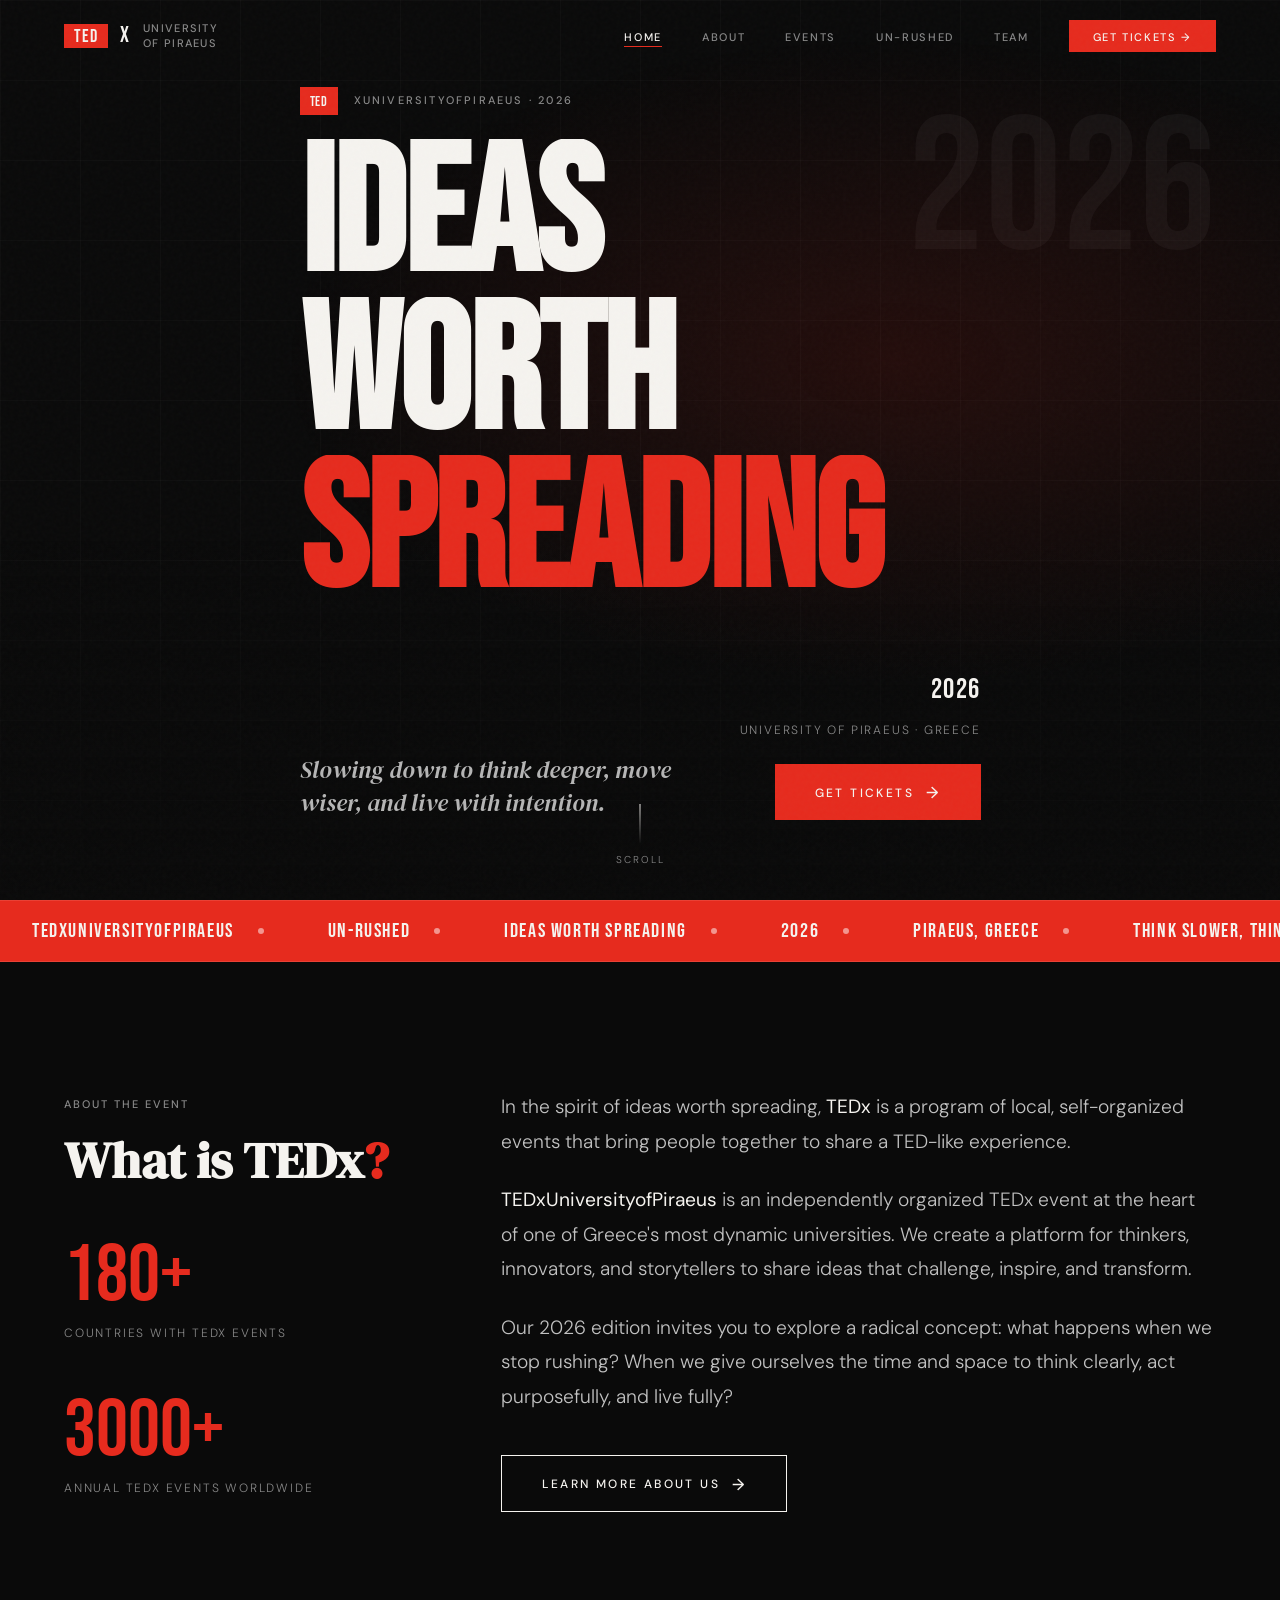
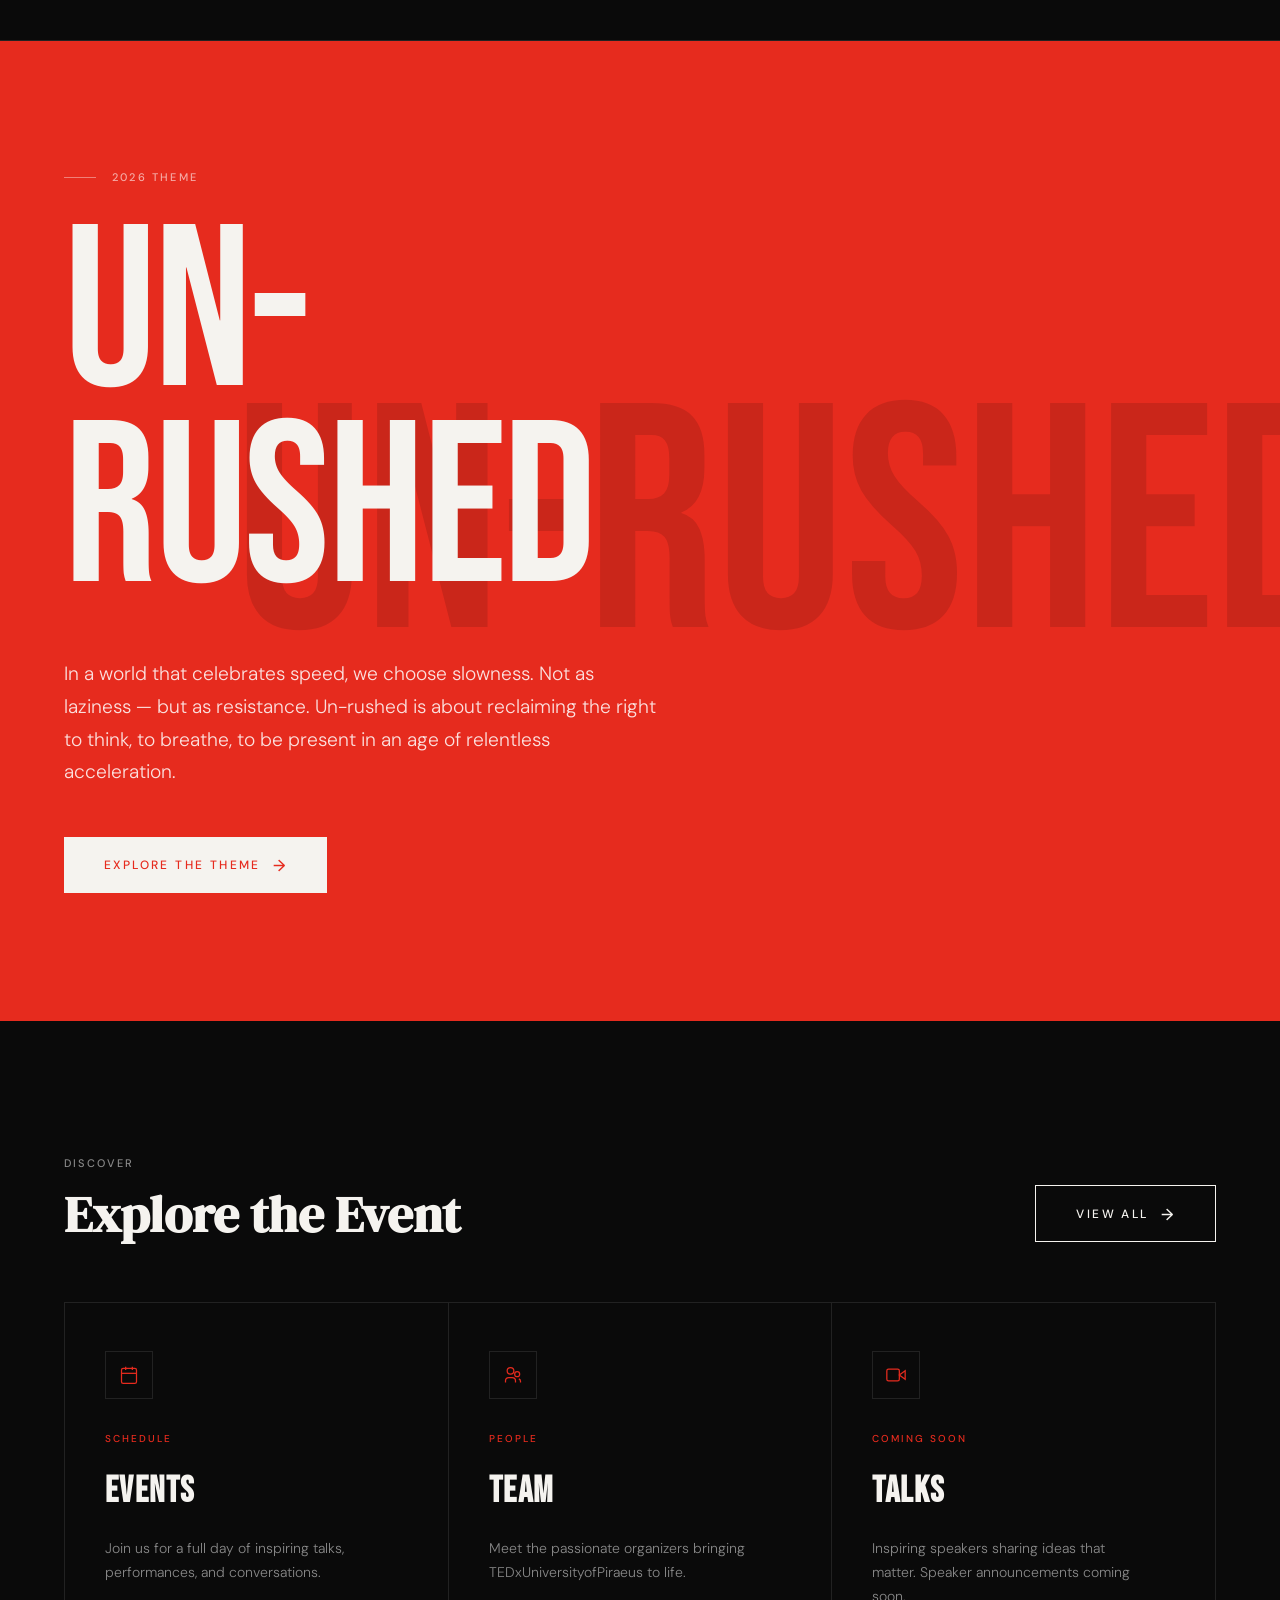
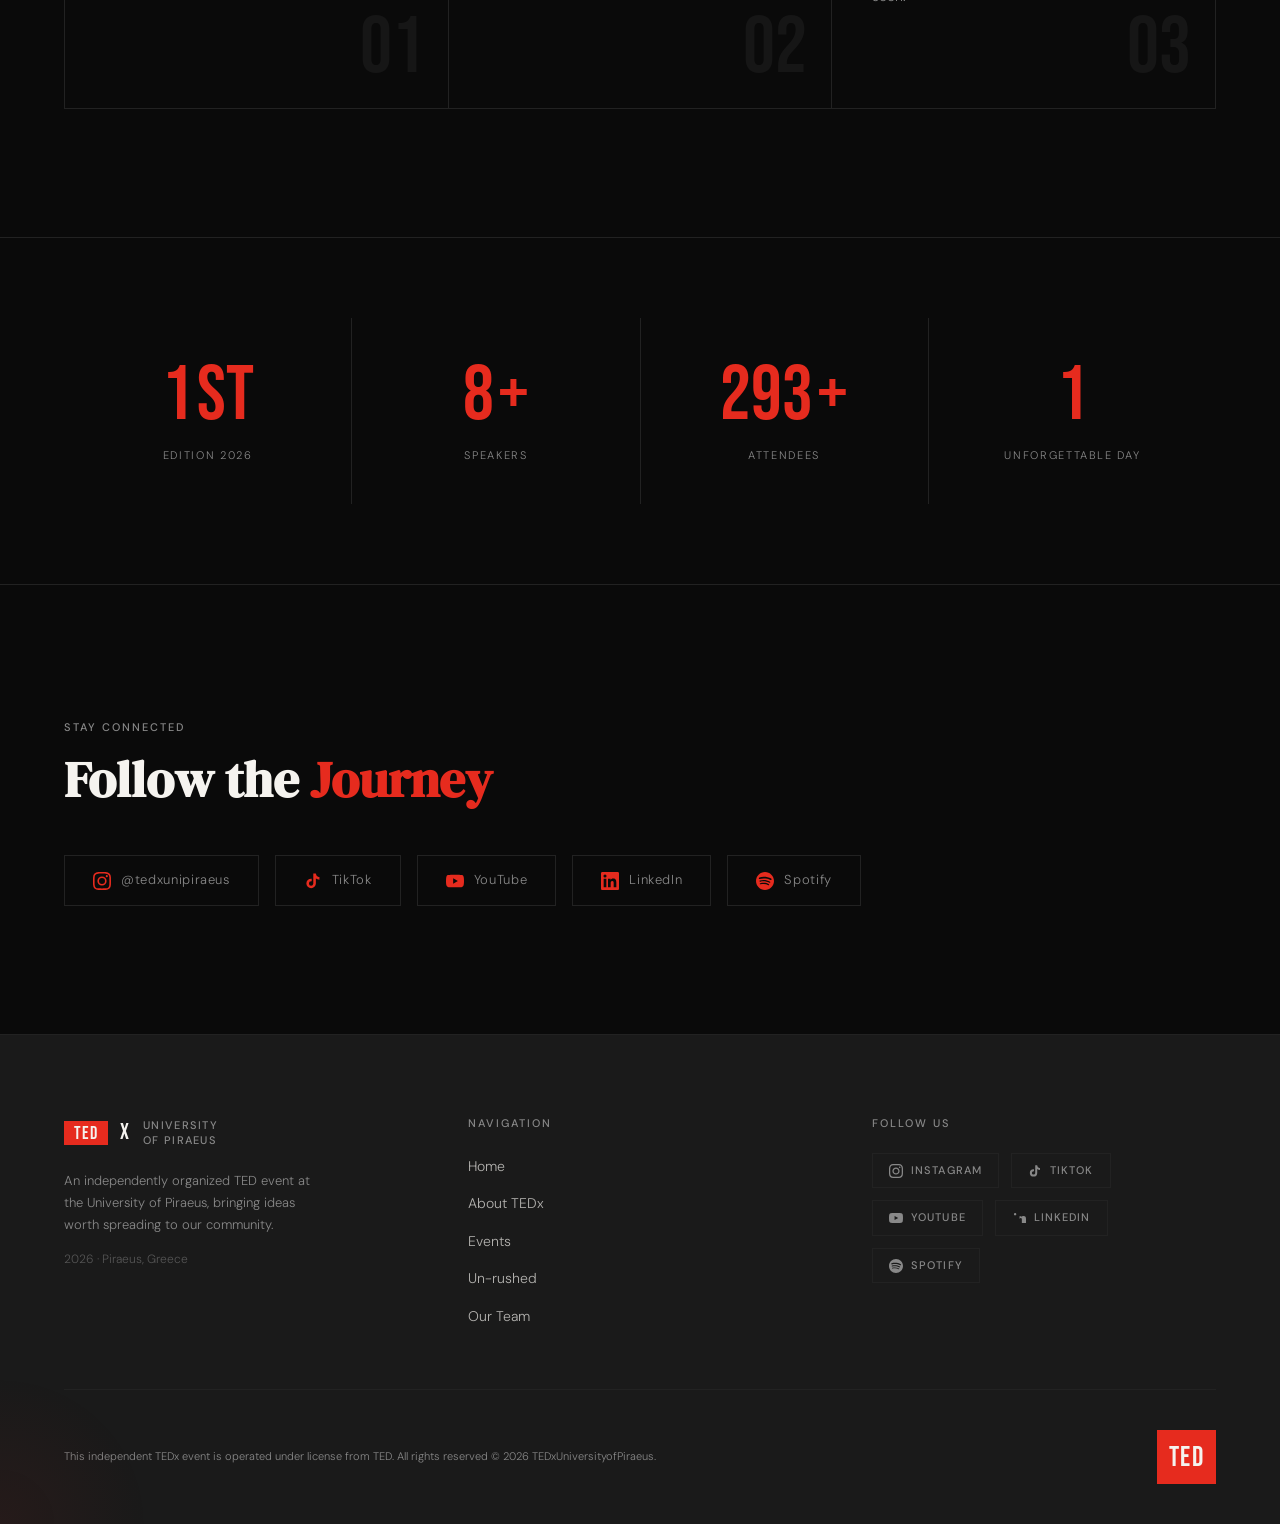
==== index.html @ 02e5111a "Add Files" ====
<!DOCTYPE html>
<html lang="en">
<head>
  <meta charset="UTF-8">
  <meta name="viewport" content="width=device-width, initial-scale=1.0">
  <title>TEDxUniversityofPiraeus 2026 — Un-rushed</title>
  <meta name="description" content="TEDxUniversityofPiraeus 2026 — Un-rushed. An independently organized TED event at the University of Piraeus, Greece.">
  <link rel="stylesheet" href="css/style.css">
  <style>
    /* ── HERO ── */
    .hero {
      min-height: 100vh;
      display: flex;
      flex-direction: column;
      justify-content: flex-end;
      padding-top: var(--nav-height);
      padding-bottom: 80px;
      position: relative;
      overflow: hidden;
    }
    .hero-grid-lines {
      position: absolute; inset: 0; z-index: 0;
      background-image:
        linear-gradient(rgba(255,255,255,0.02) 1px, transparent 1px),
        linear-gradient(90deg, rgba(255,255,255,0.02) 1px, transparent 1px);
      background-size: 80px 80px;
    }
    .hero-bg {
      position: absolute; inset: 0; z-index: 1;
      background:
        radial-gradient(ellipse 80% 60% at 70% 40%, rgba(230,43,30,0.12) 0%, transparent 60%),
        linear-gradient(to bottom, rgba(0,0,0,0) 60%, rgba(10,10,10,1) 100%);
    }
    .hero-year {
      position: absolute;
      top: calc(var(--nav-height) + 24px);
      right: var(--gutter);
      z-index: 1;
      font-family: var(--font-display);
      font-size: clamp(80px, 15vw, 200px);
      color: rgba(255,255,255,0.04);
      line-height: 1;
      pointer-events: none;
    }
    .hero-content { position: relative; z-index: 2; }
    .hero-eyebrow { display: flex; align-items: center; gap: 16px; margin-bottom: 24px; }
    .hero-eyebrow-badge {
      background: var(--red); color: var(--white);
      font-family: var(--font-display);
      font-size: 14px; padding: 4px 10px 2px; letter-spacing: 0.05em;
    }
    .hero-eyebrow-text {
      font-size: 11px; font-weight: 500; letter-spacing: 0.2em;
      text-transform: uppercase; color: var(--gray-light);
    }
    .hero-title-line { display: block; overflow: hidden; }
    .hero-title-inner {
      display: block; transform: translateY(100%);
      animation: slideUp 0.9s var(--ease-out) forwards;
    }
    .hero-title-inner.d1 { animation-delay: 0.1s; }
    .hero-title-inner.d2 { animation-delay: 0.2s; }
    .hero-title-inner.d3 { animation-delay: 0.3s; }
    .hero-bottom {
      display: flex; justify-content: space-between; align-items: flex-end;
      margin-top: 56px; gap: 40px; flex-wrap: wrap;
    }
    .hero-tagline {
      font-family: var(--font-serif); font-style: italic;
      font-size: clamp(16px, 2vw, 24px);
      color: rgba(255,255,255,0.7); max-width: 400px; line-height: 1.4;
    }
    .hero-meta {
      display: flex; flex-direction: column; align-items: flex-end;
      gap: 8px; text-align: right;
    }
    .hero-meta-date { font-family: var(--font-display); font-size: 28px; letter-spacing: 0.05em; }
    .hero-meta-location {
      font-size: 12px; letter-spacing: 0.15em; text-transform: uppercase; color: var(--gray-light);
    }
    .hero-scroll {
      position: absolute; bottom: 32px; left: 50%; transform: translateX(-50%);
      display: flex; flex-direction: column; align-items: center; gap: 8px; z-index: 2;
      opacity: 0; animation: fadeIn 1s ease 1s forwards;
    }
    .hero-scroll span { font-size: 10px; letter-spacing: 0.2em; text-transform: uppercase; color: var(--gray-light); }
    .scroll-line {
      width: 1px; height: 40px;
      background: linear-gradient(to bottom, var(--white), transparent);
      animation: scrollPulse 2s ease-in-out infinite;
    }

    /* ── INTRO ── */
    .intro-inner {
      display: grid; grid-template-columns: 1fr 2fr; gap: 80px; align-items: start;
    }
    .intro-left { position: sticky; top: calc(var(--nav-height) + 40px); }
    .intro-stat { margin-top: 48px; }
    .intro-stat-number { font-family: var(--font-display); font-size: 80px; line-height: 1; color: var(--red); }
    .intro-stat-label {
      font-size: 12px; letter-spacing: 0.15em; text-transform: uppercase;
      color: var(--gray-light); margin-top: 8px;
    }
    .intro-right p {
      font-size: clamp(16px, 1.5vw, 22px); line-height: 1.8;
      color: rgba(255,255,255,0.75); margin-bottom: 24px;
    }
    .intro-right p strong { color: var(--white); font-weight: 400; }

    /* ── THEME ── */
    .theme-section {
      background: var(--red); padding: var(--section-pad) 0;
      position: relative; overflow: hidden;
    }
    .theme-bg-text {
      position: absolute; right: -5%; top: 50%; transform: translateY(-50%);
      font-family: var(--font-display); font-size: clamp(160px, 25vw, 400px);
      color: rgba(0,0,0,0.12); line-height: 1; pointer-events: none; white-space: nowrap;
    }
    .theme-content { position: relative; z-index: 1; }
    .theme-label {
      display: flex; align-items: center; gap: 16px;
      font-size: 11px; font-weight: 500; letter-spacing: 0.2em;
      text-transform: uppercase; color: rgba(255,255,255,0.6); margin-bottom: 32px;
    }
    .theme-label::before { content: ''; display: block; width: 32px; height: 1px; background: rgba(255,255,255,0.4); }
    .theme-title {
      font-family: var(--font-display); font-size: clamp(80px, 18vw, 280px);
      line-height: 0.85; color: var(--white); letter-spacing: -0.01em; margin-bottom: 48px;
    }
    .theme-desc {
      max-width: 600px; font-size: clamp(16px, 1.5vw, 20px);
      color: rgba(255,255,255,0.85); line-height: 1.7;
    }
    .theme-cta { margin-top: 48px; }

    /* ── PREVIEW CARDS ── */
    .preview-header {
      display: flex; justify-content: space-between; align-items: flex-end;
      margin-bottom: 60px; gap: 40px; flex-wrap: wrap;
    }
    .preview-cards {
      display: grid; grid-template-columns: repeat(3, 1fr); gap: 1px;
      background: var(--gray-line); border: 1px solid var(--gray-line);
    }
    .preview-card {
      background: var(--black); padding: 48px 40px; position: relative;
      overflow: hidden; transition: background 0.3s; cursor: pointer;
    }
    .preview-card:hover { background: var(--gray); }
    .preview-card-number {
      position: absolute; bottom: 20px; right: 24px;
      font-family: var(--font-display); font-size: 80px;
      color: rgba(255,255,255,0.05); line-height: 1;
    }
    .preview-card-icon {
      width: 48px; height: 48px; display: flex; align-items: center; justify-content: center;
      border: 1px solid var(--gray-line); margin-bottom: 32px; color: var(--red);
      transition: border-color 0.3s, background 0.3s;
    }
    .preview-card:hover .preview-card-icon { border-color: var(--red); background: rgba(230,43,30,0.1); }
    .preview-card-label {
      font-size: 10px; font-weight: 500; letter-spacing: 0.2em;
      text-transform: uppercase; color: var(--red); margin-bottom: 16px;
    }
    .preview-card h3 {
      font-family: var(--font-display); font-size: 36px;
      letter-spacing: 0.04em; text-transform: uppercase; margin-bottom: 16px;
    }
    .preview-card p { font-size: 14px; color: var(--gray-light); line-height: 1.7; max-width: 260px; }
    .preview-card-link {
      display: inline-flex; align-items: center; gap: 8px; margin-top: 32px;
      font-size: 11px; font-weight: 500; letter-spacing: 0.15em; text-transform: uppercase;
      color: var(--white); opacity: 0; transform: translateY(8px);
      transition: opacity 0.3s, transform 0.3s;
    }
    .preview-card:hover .preview-card-link { opacity: 1; transform: translateY(0); }

    /* ── STATS ── */
    .stats-strip { padding: 80px 0; border-bottom: 1px solid var(--gray-line); }
    .stats-grid { display: grid; grid-template-columns: repeat(4, 1fr); gap: 1px; background: var(--gray-line); }
    .stat-item { background: var(--black); padding: 40px 32px; text-align: center; }
    .stat-item-number {
      display: flex; align-items: baseline; justify-content: center; gap: 4px;
      font-family: var(--font-display); font-size: clamp(48px, 6vw, 80px);
      color: var(--white); line-height: 1;
    }
    .stat-item-number span { color: var(--red); }
    .stat-item-label {
      font-size: 11px; letter-spacing: 0.15em; text-transform: uppercase;
      color: var(--gray-light); margin-top: 12px;
    }

    /* ── SOCIAL ── */
    .social-grid { display: flex; gap: 16px; flex-wrap: wrap; margin-top: 48px; }
    .social-pill {
      display: inline-flex; align-items: center; gap: 10px; padding: 14px 28px;
      border: 1px solid var(--gray-line); font-size: 13px; letter-spacing: 0.05em;
      color: var(--gray-light); transition: all 0.3s;
    }
    .social-pill:hover { border-color: var(--red); color: var(--white); transform: translateY(-3px); }
    .social-pill svg { color: var(--red); }

    @media (max-width: 1024px) {
      .intro-inner { grid-template-columns: 1fr; gap: 48px; }
      .intro-left { position: static; }
      .preview-cards { grid-template-columns: 1fr; }
      .stats-grid { grid-template-columns: 1fr 1fr; }
    }
    @media (max-width: 768px) {
      .hero-meta { align-items: flex-start; text-align: left; }
      .hero-bottom { flex-direction: column; }
      .stats-grid { grid-template-columns: 1fr; }
    }
  </style>
</head>
<body>

<div id="nav-placeholder"></div>

<!-- HERO -->
<header class="hero">
  <div class="hero-grid-lines"></div>
  <div class="hero-bg"></div>
  <div class="hero-year">2026</div>

  <div class="container hero-content">
    <div class="hero-eyebrow anim-fade-up">
      <span class="hero-eyebrow-badge">TED</span>
      <span class="hero-eyebrow-text">xUniversityofPiraeus · 2026</span>
    </div>

    <h1>
      <span class="hero-title-line t-hero"><span class="hero-title-inner d1">Ideas</span></span>
      <span class="hero-title-line t-hero"><span class="hero-title-inner d2">Worth</span></span>
      <span class="hero-title-line t-hero text-red"><span class="hero-title-inner d3">Spreading</span></span>
    </h1>

    <div class="hero-bottom">
      <p class="hero-tagline anim-fade-up anim-delay-4">
        Slowing down to think deeper, move wiser, and live with intention.
      </p>
      <div class="hero-meta anim-fade-up anim-delay-5">
        <div class="hero-meta-date">2026</div>
        <div class="hero-meta-location">University of Piraeus · Greece</div>
        <a href="events.html" class="btn btn-primary btn-arrow" style="margin-top:16px;">Get Tickets</a>
      </div>
    </div>
  </div>

  <div class="hero-scroll">
    <div class="scroll-line"></div>
    <span>Scroll</span>
  </div>
</header>

<!-- TICKER -->
<div class="ticker">
  <div class="ticker-track">
    <span class="ticker-item">TEDxUniversityofPiraeus<span class="ticker-dot"></span></span>
    <span class="ticker-item">Un-rushed<span class="ticker-dot"></span></span>
    <span class="ticker-item">Ideas Worth Spreading<span class="ticker-dot"></span></span>
    <span class="ticker-item">2026<span class="ticker-dot"></span></span>
    <span class="ticker-item">Piraeus, Greece<span class="ticker-dot"></span></span>
    <span class="ticker-item">Think Slower, Think Deeper<span class="ticker-dot"></span></span>
  </div>
</div>

<!-- INTRO -->
<section class="section section--line">
  <div class="container">
    <div class="intro-inner">
      <div class="intro-left reveal">
        <span class="t-label">About the Event</span>
        <h2 class="t-heading" style="margin-top:16px;">What is TEDx<span class="text-red">?</span></h2>
        <div class="intro-stat">
          <div class="intro-stat-number"><span data-count="180">0</span>+</div>
          <div class="intro-stat-label">Countries with TEDx Events</div>
        </div>
        <div class="intro-stat">
          <div class="intro-stat-number"><span data-count="3000">0</span>+</div>
          <div class="intro-stat-label">Annual TEDx Events Worldwide</div>
        </div>
      </div>

      <div class="intro-right">
        <p class="reveal">In the spirit of ideas worth spreading, <strong>TEDx</strong> is a program of local, self-organized events that bring people together to share a TED-like experience.</p>
        <p class="reveal"><strong>TEDxUniversityofPiraeus</strong> is an independently organized TEDx event at the heart of one of Greece's most dynamic universities. We create a platform for thinkers, innovators, and storytellers to share ideas that challenge, inspire, and transform.</p>
        <p class="reveal">Our 2026 edition invites you to explore a radical concept: what happens when we stop rushing? When we give ourselves the time and space to think clearly, act purposefully, and live fully?</p>
        <div class="reveal" style="margin-top:40px;">
          <a href="about.html" class="btn btn-outline btn-arrow">Learn More About Us</a>
        </div>
      </div>
    </div>
  </div>
</section>

<!-- THEME -->
<section class="theme-section">
  <div class="theme-bg-text">UN-RUSHED</div>
  <div class="container theme-content">
    <div class="theme-label reveal">2026 Theme</div>
    <div class="theme-title reveal">Un-<br>rushed</div>
    <p class="theme-desc reveal">In a world that celebrates speed, we choose slowness. Not as laziness — but as resistance. Un-rushed is about reclaiming the right to think, to breathe, to be present in an age of relentless acceleration.</p>
    <div class="theme-cta reveal">
      <a href="unrushed.html" class="btn btn-white btn-arrow">Explore the Theme</a>
    </div>
  </div>
</section>

<!-- PREVIEW -->
<section class="section section--line">
  <div class="container">
    <div class="preview-header">
      <div>
        <span class="t-label">Discover</span>
        <h2 class="t-heading reveal" style="margin-top:12px;">Explore the Event</h2>
      </div>
      <a href="events.html" class="btn btn-outline btn-arrow reveal">View All</a>
    </div>

    <div class="preview-cards stagger-group">
      <a href="events.html" class="preview-card reveal">
        <div class="preview-card-icon">
          <svg width="20" height="20" viewBox="0 0 24 24" fill="none" stroke="currentColor" stroke-width="1.5"><rect x="3" y="4" width="18" height="18" rx="2"/><line x1="16" y1="2" x2="16" y2="6"/><line x1="8" y1="2" x2="8" y2="6"/><line x1="3" y1="10" x2="21" y2="10"/></svg>
        </div>
        <div class="preview-card-label">Schedule</div>
        <h3>Events</h3>
        <p>Join us for a full day of inspiring talks, performances, and conversations.</p>
        <span class="preview-card-link">View Events →</span>
        <div class="preview-card-number">01</div>
      </a>

      <a href="team.html" class="preview-card reveal">
        <div class="preview-card-icon">
          <svg width="20" height="20" viewBox="0 0 24 24" fill="none" stroke="currentColor" stroke-width="1.5"><circle cx="9" cy="7" r="4"/><path d="M3 21v-2a4 4 0 014-4h4a4 4 0 014 4v2"/><circle cx="17" cy="11" r="3"/><path d="M21 21v-1.5a3 3 0 00-2-2.83"/></svg>
        </div>
        <div class="preview-card-label">People</div>
        <h3>Team</h3>
        <p>Meet the passionate organizers bringing TEDxUniversityofPiraeus to life.</p>
        <span class="preview-card-link">Meet the Team →</span>
        <div class="preview-card-number">02</div>
      </a>

      <a href="events.html" class="preview-card reveal">
        <div class="preview-card-icon">
          <svg width="20" height="20" viewBox="0 0 24 24" fill="none" stroke="currentColor" stroke-width="1.5"><polygon points="23 7 16 12 23 17 23 7"/><rect x="1" y="5" width="15" height="14" rx="2"/></svg>
        </div>
        <div class="preview-card-label">Coming Soon</div>
        <h3>Talks</h3>
        <p>Inspiring speakers sharing ideas that matter. Speaker announcements coming soon.</p>
        <span class="preview-card-link">Stay Tuned →</span>
        <div class="preview-card-number">03</div>
      </a>
    </div>
  </div>
</section>

<!-- STATS -->
<div class="stats-strip">
  <div class="container">
    <div class="stats-grid stagger-group">
      <div class="stat-item reveal">
        <div class="stat-item-number"><span data-count="1">0</span><span>st</span></div>
        <div class="stat-item-label">Edition 2026</div>
      </div>
      <div class="stat-item reveal">
        <div class="stat-item-number"><span data-count="8">0</span><span>+</span></div>
        <div class="stat-item-label">Speakers</div>
      </div>
      <div class="stat-item reveal">
        <div class="stat-item-number"><span data-count="300">0</span><span>+</span></div>
        <div class="stat-item-label">Attendees</div>
      </div>
      <div class="stat-item reveal">
        <div class="stat-item-number"><span data-count="1">0</span></div>
        <div class="stat-item-label">Unforgettable Day</div>
      </div>
    </div>
  </div>
</div>

<!-- SOCIAL -->
<section class="section">
  <div class="container">
    <div class="reveal">
      <span class="t-label">Stay Connected</span>
      <h2 class="t-heading" style="margin-top:12px;max-width:500px;">Follow the <span class="text-red">Journey</span></h2>
    </div>
    <div class="social-grid reveal">
      <a href="#" class="social-pill" target="_blank" rel="noopener">
        <svg width="18" height="18" viewBox="0 0 24 24" fill="currentColor"><path d="M12 2.163c3.204 0 3.584.012 4.85.07 3.252.148 4.771 1.691 4.919 4.919.058 1.265.069 1.645.069 4.849 0 3.205-.012 3.584-.069 4.849-.149 3.225-1.664 4.771-4.919 4.919-1.266.058-1.644.07-4.85.07-3.204 0-3.584-.012-4.849-.07-3.26-.149-4.771-1.699-4.919-4.92-.058-1.265-.07-1.644-.07-4.849 0-3.204.013-3.583.07-4.849.149-3.227 1.664-4.771 4.919-4.919 1.266-.057 1.645-.069 4.849-.069zm0-2.163c-3.259 0-3.667.014-4.947.072-4.358.2-6.78 2.618-6.98 6.98-.059 1.281-.073 1.689-.073 4.948 0 3.259.014 3.668.072 4.948.2 4.358 2.618 6.78 6.98 6.98 1.281.058 1.689.072 4.948.072 3.259 0 3.668-.014 4.948-.072 4.354-.2 6.782-2.618 6.979-6.98.059-1.28.073-1.689.073-4.948 0-3.259-.014-3.667-.072-4.947-.196-4.354-2.617-6.78-6.979-6.98-1.281-.059-1.69-.073-4.949-.073zm0 5.838a6.162 6.162 0 100 12.324 6.162 6.162 0 000-12.324zm0 10.162a4 4 0 110-8 4 4 0 010 8zm6.406-11.845a1.44 1.44 0 100 2.881 1.44 1.44 0 000-2.881z"/></svg>
        @tedxunipiraeus
      </a>
      <a href="#" class="social-pill" target="_blank" rel="noopener">
        <svg width="18" height="18" viewBox="0 0 24 24" fill="currentColor"><path d="M19.59 6.69a4.83 4.83 0 01-3.77-4.25V2h-3.45v13.67a2.89 2.89 0 01-2.88 2.5 2.89 2.89 0 01-2.89-2.89 2.89 2.89 0 012.89-2.89c.28 0 .54.04.79.1V9.01a6.32 6.32 0 00-.79-.05 6.34 6.34 0 00-6.34 6.34 6.34 6.34 0 006.34 6.34 6.34 6.34 0 006.33-6.34V8.69a8.17 8.17 0 004.77 1.53V6.75a4.85 4.85 0 01-1-.06z"/></svg>
        TikTok
      </a>
      <a href="#" class="social-pill" target="_blank" rel="noopener">
        <svg width="18" height="18" viewBox="0 0 24 24" fill="currentColor"><path d="M23.498 6.186a3.016 3.016 0 00-2.122-2.136C19.505 3.545 12 3.545 12 3.545s-7.505 0-9.377.505A3.017 3.017 0 00.502 6.186C0 8.07 0 12 0 12s0 3.93.502 5.814a3.016 3.016 0 002.122 2.136c1.871.505 9.376.505 9.376.505s7.505 0 9.377-.505a3.015 3.015 0 002.122-2.136C24 15.93 24 12 24 12s0-3.93-.502-5.814zM9.545 15.568V8.432L15.818 12l-6.273 3.568z"/></svg>
        YouTube
      </a>
      <a href="#" class="social-pill" target="_blank" rel="noopener">
        <svg width="18" height="18" viewBox="0 0 24 24" fill="currentColor"><path d="M20.447 20.452h-3.554v-5.569c0-1.328-.027-3.037-1.852-3.037-1.853 0-2.136 1.445-2.136 2.939v5.667H9.351V9h3.414v1.561h.046c.477-.9 1.637-1.85 3.37-1.85 3.601 0 4.267 2.37 4.267 5.455v6.286zM5.337 7.433a2.062 2.062 0 11.001-4.124 2.062 2.062 0 01-.001 4.124zm1.782 13.019H3.555V9h3.564v11.452zM22.225 0H1.771C.792 0 0 .774 0 1.729v20.542C0 23.227.792 24 1.771 24h20.451C23.2 24 24 23.227 24 22.271V1.729C24 .774 23.2 0 22.222 0h.003z"/></svg>
        LinkedIn
      </a>
      <a href="#" class="social-pill" target="_blank" rel="noopener">
        <svg width="18" height="18" viewBox="0 0 24 24" fill="currentColor"><path d="M12 0C5.4 0 0 5.4 0 12s5.4 12 12 12 12-5.4 12-12S18.66 0 12 0zm5.521 17.34c-.24.359-.66.48-1.021.24-2.82-1.74-6.36-2.101-10.561-1.141-.418.122-.779-.179-.899-.539-.12-.421.18-.78.54-.9 4.56-1.021 8.52-.6 11.64 1.32.42.18.479.659.301 1.02zm1.44-3.3c-.301.42-.841.6-1.262.3-3.239-1.98-8.159-2.58-11.939-1.38-.479.12-1.02-.12-1.14-.6-.12-.48.12-1.021.6-1.141C9.6 9.9 15 10.561 18.72 12.84c.361.181.54.78.241 1.2zm.12-3.36C15.24 8.4 8.82 8.16 5.16 9.301c-.6.179-1.2-.181-1.38-.721-.18-.601.18-1.2.72-1.381 4.26-1.26 11.28-1.02 15.721 1.621.539.3.719 1.02.419 1.56-.299.421-1.02.599-1.559.3z"/></svg>
        Spotify
      </a>
    </div>
  </div>
</section>

<div id="footer-placeholder"></div>

<script src="js/components.js"></script>
<script src="js/main.js"></script>
</body>
</html>
---- css/style.css ----
/* =========================================================
   TEDxUniversityofPiraeus 2026 — "Un-rushed"
   Global Design System
   ========================================================= */

@import url('https://fonts.googleapis.com/css2?family=Bebas+Neue&family=DM+Serif+Display:ital@0;1&family=DM+Sans:ital,opsz,wght@0,9..40,300;0,9..40,400;0,9..40,500;1,9..40,300&display=swap');

/* ---------------------------------------------------------
   1. TOKENS
   --------------------------------------------------------- */
:root {
  /* Brand */
  --red:        #E62B1E;
  --red-dark:   #C0241A;
  --black:      #0A0A0A;
  --white:      #F5F3EF;
  --gray:       #1A1A1A;
  --gray-mid:   #2E2E2E;
  --gray-light: #888888;
  --gray-line:  #222222;
  --accent-blue:#4A9EFF;

  /* Type */
  --font-display: 'Bebas Neue', sans-serif;
  --font-serif:   'DM Serif Display', serif;
  --font-body:    'DM Sans', sans-serif;

  /* Layout */
  --nav-height:  72px;
  --max-width:   1400px;
  --section-pad: clamp(80px, 10vw, 160px);
  --gutter:      clamp(20px, 5vw, 80px);

  /* Motion */
  --ease-out: cubic-bezier(0.16, 1, 0.3, 1);
}

/* ---------------------------------------------------------
   2. RESET
   --------------------------------------------------------- */
*, *::before, *::after {
  box-sizing: border-box;
  margin: 0;
  padding: 0;
}

html {
  scroll-behavior: smooth;
  font-size: 16px;
  -webkit-text-size-adjust: 100%;
}

body {
  background: var(--black);
  color: var(--white);
  font-family: var(--font-body);
  font-weight: 300;
  line-height: 1.6;
  overflow-x: hidden;
}

a   { color: inherit; text-decoration: none; }
img { max-width: 100%; display: block; }
ul  { list-style: none; }
button { font-family: inherit; }

::selection { background: var(--red); color: var(--white); }

/* Scrollbar */
::-webkit-scrollbar       { width: 4px; }
::-webkit-scrollbar-track { background: var(--black); }
::-webkit-scrollbar-thumb { background: var(--red); }

/* Film-grain overlay */
body::after {
  content: '';
  position: fixed;
  inset: 0;
  background-image: url("data:image/svg+xml,%3Csvg viewBox='0 0 256 256' xmlns='http://www.w3.org/2000/svg'%3E%3Cfilter id='n'%3E%3CfeTurbulence type='fractalNoise' baseFrequency='0.9' numOctaves='4' stitchTiles='stitch'/%3E%3C/filter%3E%3Crect width='100%25' height='100%25' filter='url(%23n)'/%3E%3C/svg%3E");
  opacity: 0.025;
  pointer-events: none;
  z-index: 9999;
}

/* ---------------------------------------------------------
   3. TYPOGRAPHY SCALE
   --------------------------------------------------------- */
.t-hero {
  font-family: var(--font-display);
  font-size: clamp(72px, 14vw, 220px);
  line-height: 0.88;
  letter-spacing: -0.01em;
  text-transform: uppercase;
}

.t-title {
  font-family: var(--font-display);
  font-size: clamp(40px, 6vw, 100px);
  line-height: 0.9;
  letter-spacing: 0.02em;
  text-transform: uppercase;
}

.t-heading {
  font-family: var(--font-serif);
  font-size: clamp(28px, 4vw, 56px);
  line-height: 1.1;
}

.t-subheading {
  font-family: var(--font-serif);
  font-style: italic;
  font-size: clamp(20px, 2.5vw, 32px);
  line-height: 1.3;
}

.t-label {
  font-family: var(--font-body);
  font-size: 11px;
  font-weight: 500;
  letter-spacing: 0.18em;
  text-transform: uppercase;
  color: var(--gray-light);
}

.t-body {
  font-family: var(--font-body);
  font-size: clamp(15px, 1.2vw, 18px);
  line-height: 1.75;
  font-weight: 300;
}

.text-red { color: var(--red); }

/* ---------------------------------------------------------
   4. LAYOUT UTILITIES
   --------------------------------------------------------- */
.container {
  max-width: var(--max-width);
  margin: 0 auto;
  padding: 0 var(--gutter);
}

.section       { padding: var(--section-pad) 0; }
.section--line { border-bottom: 1px solid var(--gray-line); }

.grid-2 { display: grid; grid-template-columns: 1fr 1fr; gap: 40px; }
.grid-3 { display: grid; grid-template-columns: repeat(3, 1fr); gap: 24px; }

.flex-between {
  display: flex;
  justify-content: space-between;
  align-items: center;
}

.divider  { width: 100%; height: 1px; background: var(--gray-line); }
.red-line { display: block; width: 48px; height: 3px; background: var(--red); margin-bottom: 24px; }

/* ---------------------------------------------------------
   5. NAVBAR
   --------------------------------------------------------- */
.navbar {
  position: fixed;
  inset: 0 0 auto 0;
  z-index: 1000;
  height: var(--nav-height);
  display: flex;
  align-items: center;
  justify-content: space-between;
  padding: 0 var(--gutter);
  border-bottom: 1px solid transparent;
  transition: background 0.4s ease, border-color 0.4s ease;
}

.navbar.scrolled {
  background: rgba(10, 10, 10, 0.95);
  backdrop-filter: blur(12px);
  -webkit-backdrop-filter: blur(12px);
  border-color: var(--gray-line);
}

.nav-logo { display: flex; align-items: center; gap: 12px; }

.nav-logo-ted {
  background: var(--red);
  color: var(--white);
  font-family: var(--font-display);
  font-size: 18px;
  letter-spacing: 0.05em;
  padding: 4px 10px 2px;
  line-height: 1;
}

.nav-logo-x {
  font-family: var(--font-display);
  font-size: 22px;
  color: var(--white);
  letter-spacing: 0.1em;
}

.nav-logo-name {
  font-family: var(--font-body);
  font-size: 11px;
  font-weight: 500;
  letter-spacing: 0.12em;
  text-transform: uppercase;
  color: var(--gray-light);
  line-height: 1.3;
  max-width: 120px;
}

.nav-links { display: flex; align-items: center; gap: 40px; }

.nav-links a {
  position: relative;
  font-size: 11px;
  font-weight: 500;
  letter-spacing: 0.15em;
  text-transform: uppercase;
  color: var(--gray-light);
  transition: color 0.2s;
}

.nav-links a::after {
  content: '';
  position: absolute;
  left: 0;
  bottom: -3px;
  width: 0;
  height: 1px;
  background: var(--red);
  transition: width 0.3s ease;
}

.nav-links a:hover,
.nav-links a.active { color: var(--white); }

.nav-links a:hover::after,
.nav-links a.active::after { width: 100%; }

.nav-cta {
  background: var(--red);
  color: var(--white) !important;
  padding: 10px 24px 8px !important;
  font-size: 11px;
  letter-spacing: 0.15em;
  text-transform: uppercase;
  font-weight: 500;
  transition: background 0.2s !important;
}
.nav-cta::after  { display: none !important; }
.nav-cta:hover   { background: var(--red-dark); color: var(--white) !important; }

/* Hamburger */
.nav-hamburger {
  display: none;
  flex-direction: column;
  gap: 5px;
  padding: 8px;
  background: none;
  border: none;
  cursor: pointer;
}
.nav-hamburger span {
  display: block;
  width: 24px;
  height: 1.5px;
  background: var(--white);
  transition: all 0.3s ease;
}
.nav-hamburger.open span:nth-child(1) { transform: translateY(6.5px) rotate(45deg); }
.nav-hamburger.open span:nth-child(2) { opacity: 0; }
.nav-hamburger.open span:nth-child(3) { transform: translateY(-6.5px) rotate(-45deg); }

/* Mobile menu */
.nav-mobile {
  display: none;
  position: fixed;
  inset: var(--nav-height) 0 0 0;
  background: var(--black);
  z-index: 999;
  padding: 60px var(--gutter);
  flex-direction: column;
  gap: 32px;
  opacity: 0;
  pointer-events: none;
  transition: opacity 0.3s ease;
}
.nav-mobile.open { display: flex; opacity: 1; pointer-events: all; }
.nav-mobile a {
  font-family: var(--font-display);
  font-size: clamp(48px, 10vw, 80px);
  letter-spacing: 0.04em;
  text-transform: uppercase;
  color: var(--white);
  line-height: 1;
  transition: color 0.2s;
}
.nav-mobile a:hover { color: var(--red); }

/* ---------------------------------------------------------
   6. BUTTONS
   --------------------------------------------------------- */
.btn {
  display: inline-flex;
  align-items: center;
  gap: 12px;
  padding: 16px 40px 14px;
  font-family: var(--font-body);
  font-size: 12px;
  font-weight: 500;
  letter-spacing: 0.2em;
  text-transform: uppercase;
  cursor: pointer;
  border: none;
  transition: all 0.3s ease;
}

.btn-primary { background: var(--red); color: var(--white); }
.btn-primary:hover { background: var(--red-dark); transform: translateY(-2px); }

.btn-outline { background: transparent; color: var(--white); border: 1px solid var(--white); }
.btn-outline:hover { background: var(--white); color: var(--black); transform: translateY(-2px); }

.btn-white { background: var(--white); color: var(--red); }
.btn-white:hover { background: var(--black); color: var(--white); transform: translateY(-2px); }

.btn-arrow::after { content: '→'; font-size: 16px; transition: transform 0.2s; }
.btn-arrow:hover::after { transform: translateX(4px); }

/* ---------------------------------------------------------
   7. SECTION LABEL
   --------------------------------------------------------- */
.section-label {
  display: flex;
  align-items: center;
  gap: 16px;
  margin-bottom: 48px;
}
.section-label::before {
  content: '';
  display: block;
  width: 32px;
  height: 2px;
  background: var(--red);
}

/* ---------------------------------------------------------
   8. CARDS
   --------------------------------------------------------- */
.card {
  border: 1px solid var(--gray-line);
  padding: 40px 32px;
  position: relative;
  overflow: hidden;
  transition: border-color 0.3s ease, transform 0.3s ease;
}
.card::before {
  content: '';
  position: absolute;
  top: 0; left: 0;
  width: 3px; height: 0;
  background: var(--red);
  transition: height 0.4s ease;
}
.card:hover { border-color: var(--gray-mid); transform: translateY(-4px); }
.card:hover::before { height: 100%; }

/* ---------------------------------------------------------
   9. PAGE HERO (inner pages)
   --------------------------------------------------------- */
.page-hero {
  padding-top: calc(var(--nav-height) + 100px);
  padding-bottom: 100px;
  border-bottom: 1px solid var(--gray-line);
  position: relative;
  overflow: hidden;
}

.page-hero__bg {
  position: absolute;
  right: -3%;
  top: 50%;
  transform: translateY(-50%);
  font-family: var(--font-display);
  font-size: clamp(120px, 22vw, 360px);
  color: rgba(255, 255, 255, 0.03);
  line-height: 1;
  white-space: nowrap;
  pointer-events: none;
  user-select: none;
}

/* ---------------------------------------------------------
   10. TICKER
   --------------------------------------------------------- */
.ticker {
  background: var(--red);
  overflow: hidden;
  padding: 14px 0;
  border-top: 1px solid rgba(255, 255, 255, 0.1);
  border-bottom: 1px solid rgba(255, 255, 255, 0.1);
}
.ticker-track {
  display: flex;
  white-space: nowrap;
  animation: tickerScroll 20s linear infinite;
}
.ticker-item {
  display: flex;
  align-items: center;
  gap: 24px;
  padding: 0 32px;
  font-family: var(--font-display);
  font-size: 20px;
  letter-spacing: 0.08em;
  text-transform: uppercase;
  color: var(--white);
}
.ticker-dot {
  width: 6px; height: 6px;
  border-radius: 50%;
  background: rgba(255, 255, 255, 0.5);
  flex-shrink: 0;
}

/* ---------------------------------------------------------
   11. FOOTER
   --------------------------------------------------------- */
.footer {
  background: var(--gray);
  border-top: 1px solid var(--gray-line);
  padding: 80px 0 40px;
}
.footer-top {
  display: grid;
  grid-template-columns: 1fr 1fr 1fr;
  gap: 60px;
  padding-bottom: 60px;
  border-bottom: 1px solid var(--gray-line);
  margin-bottom: 40px;
}
.footer-brand p {
  font-size: 13px;
  color: var(--gray-light);
  line-height: 1.7;
  max-width: 260px;
}
.footer-nav h4,
.footer-social h4 {
  font-size: 11px;
  font-weight: 500;
  letter-spacing: 0.18em;
  text-transform: uppercase;
  color: var(--gray-light);
  margin-bottom: 20px;
}
.footer-nav ul { display: flex; flex-direction: column; gap: 12px; }
.footer-nav ul a {
  font-size: 14px;
  color: var(--white);
  opacity: 0.7;
  transition: opacity 0.2s, color 0.2s;
}
.footer-nav ul a:hover { opacity: 1; color: var(--red); }

.social-links { display: flex; flex-wrap: wrap; gap: 12px; }
.social-link {
  display: flex;
  align-items: center;
  gap: 8px;
  padding: 8px 16px;
  border: 1px solid var(--gray-line);
  font-size: 11px;
  font-weight: 500;
  letter-spacing: 0.1em;
  text-transform: uppercase;
  color: var(--gray-light);
  transition: all 0.2s;
}
.social-link:hover {
  border-color: var(--red);
  color: var(--white);
  background: rgba(230, 43, 30, 0.1);
}

.footer-bottom {
  display: flex;
  justify-content: space-between;
  align-items: center;
  gap: 20px;
  flex-wrap: wrap;
}
.footer-copy {
  font-size: 11px;
  color: var(--gray-light);
  line-height: 1.6;
  max-width: 600px;
}
.footer-ted-badge {
  background: var(--red);
  color: var(--white);
  font-family: var(--font-display);
  font-size: 28px;
  padding: 6px 12px 4px;
  letter-spacing: 0.05em;
  flex-shrink: 0;
}

/* ---------------------------------------------------------
   12. ANIMATIONS
   --------------------------------------------------------- */
@keyframes fadeUp       { from { opacity: 0; transform: translateY(30px); } to { opacity: 1; transform: translateY(0); } }
@keyframes fadeIn       { from { opacity: 0; } to { opacity: 1; } }
@keyframes slideUp      { to { transform: translateY(0); } }
@keyframes tickerScroll { from { transform: translateX(0); } to { transform: translateX(-50%); } }
@keyframes scrollPulse  { 0%,100% { opacity: 0.3; transform: scaleY(1); } 50% { opacity: 1; transform: scaleY(1.2); } }
@keyframes breathe      { 0%,100% { transform: translate(-50%, -50%) scale(1); } 50% { transform: translate(-50%, -50%) scale(1.03); } }

.anim-fade-up { opacity: 0; animation: fadeUp 0.8s ease forwards; }
.anim-delay-1 { animation-delay: 0.1s; }
.anim-delay-2 { animation-delay: 0.2s; }
.anim-delay-3 { animation-delay: 0.3s; }
.anim-delay-4 { animation-delay: 0.4s; }
.anim-delay-5 { animation-delay: 0.5s; }
.anim-delay-6 { animation-delay: 0.6s; }
.anim-delay-7 { animation-delay: 0.7s; }

/* Scroll reveal */
.reveal {
  opacity: 0;
  transform: translateY(40px);
  transition: opacity 0.7s ease, transform 0.7s ease;
}
.reveal.visible { opacity: 1; transform: translateY(0); }

@media (prefers-reduced-motion: reduce) {
  *, *::before, *::after {
    animation-duration: 0.001ms !important;
    animation-iteration-count: 1 !important;
    transition-duration: 0.001ms !important;
    scroll-behavior: auto !important;
  }
  .reveal { opacity: 1; transform: none; }
}

/* ---------------------------------------------------------
   13. RESPONSIVE
   --------------------------------------------------------- */
@media (max-width: 1024px) {
  .grid-3 { grid-template-columns: 1fr 1fr; }
  .footer-top { grid-template-columns: 1fr 1fr; }
  .footer-top > *:last-child { grid-column: 1 / -1; }
}

@media (max-width: 768px) {
  .grid-2, .grid-3 { grid-template-columns: 1fr; }
  .nav-links { display: none; }
  .nav-hamburger { display: flex; }
  .footer-top { grid-template-columns: 1fr; gap: 40px; }
  .footer-bottom { flex-direction: column; align-items: flex-start; gap: 16px; }
}
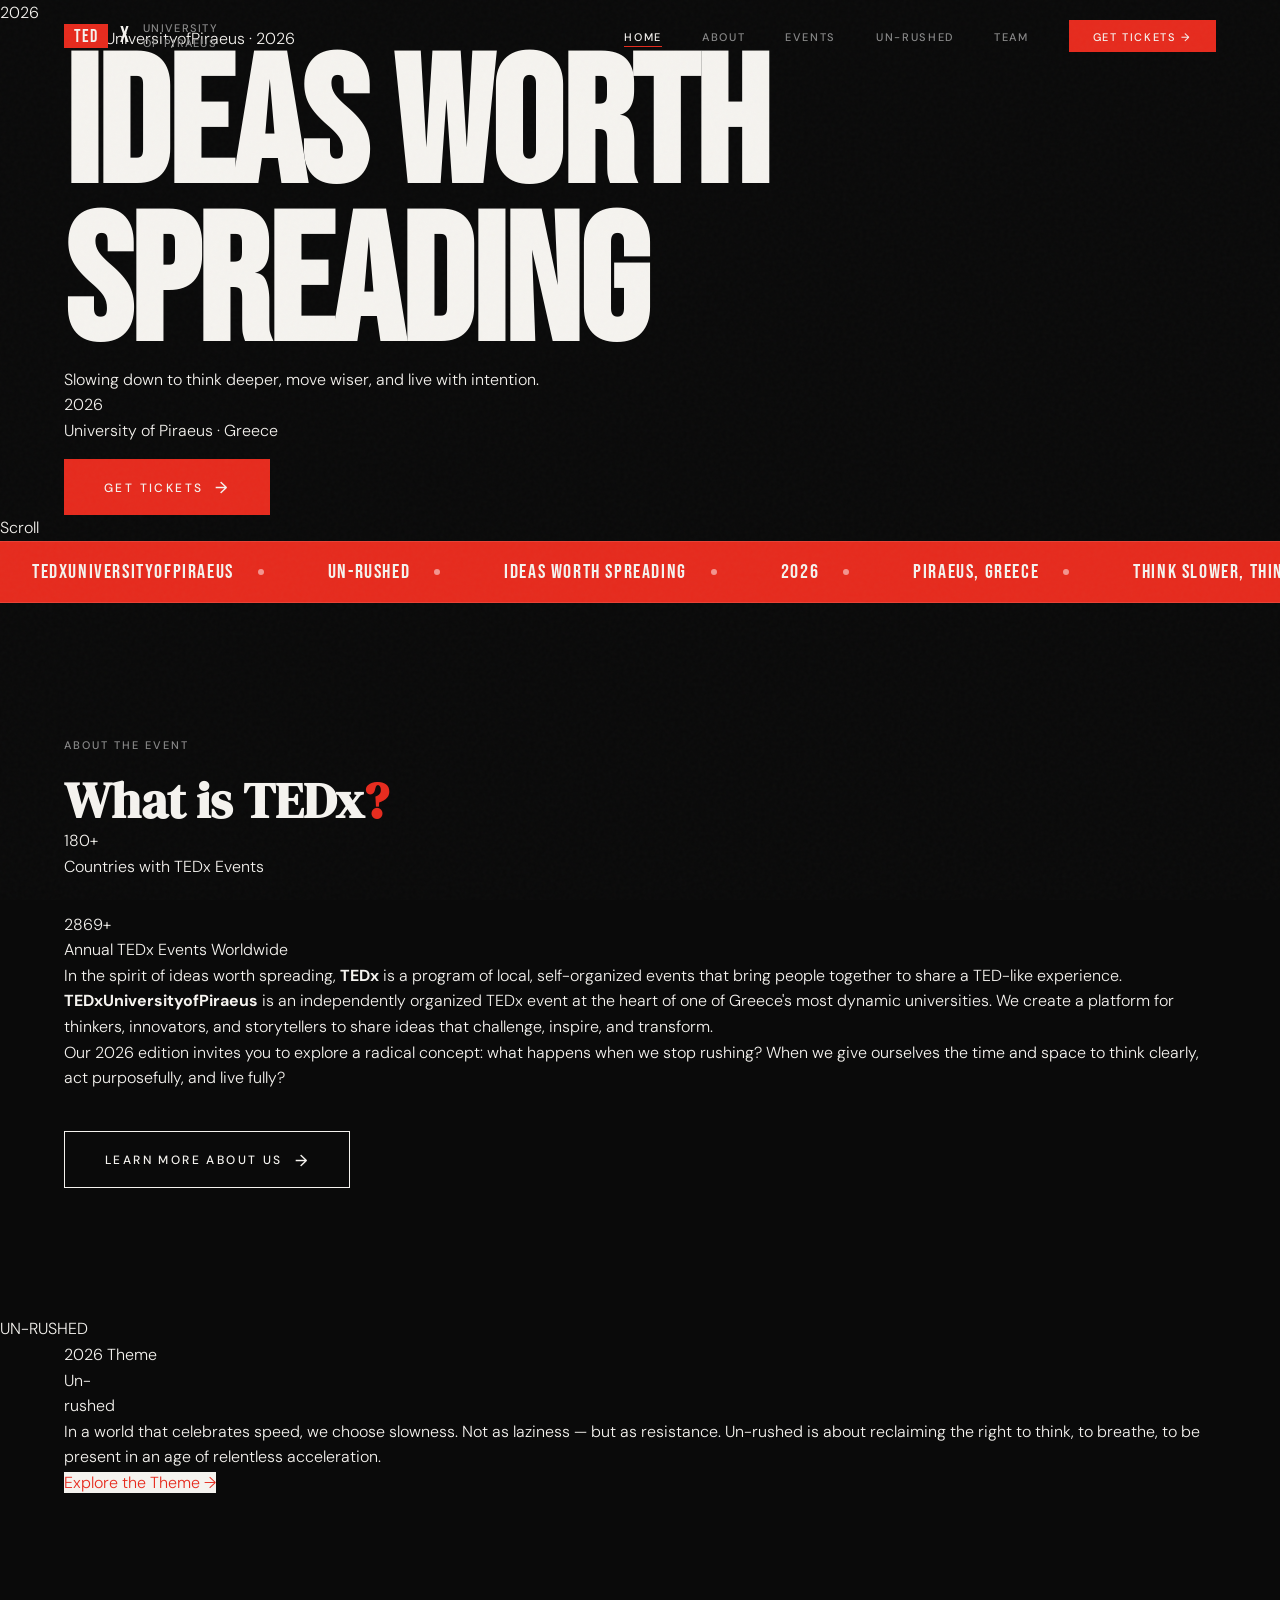
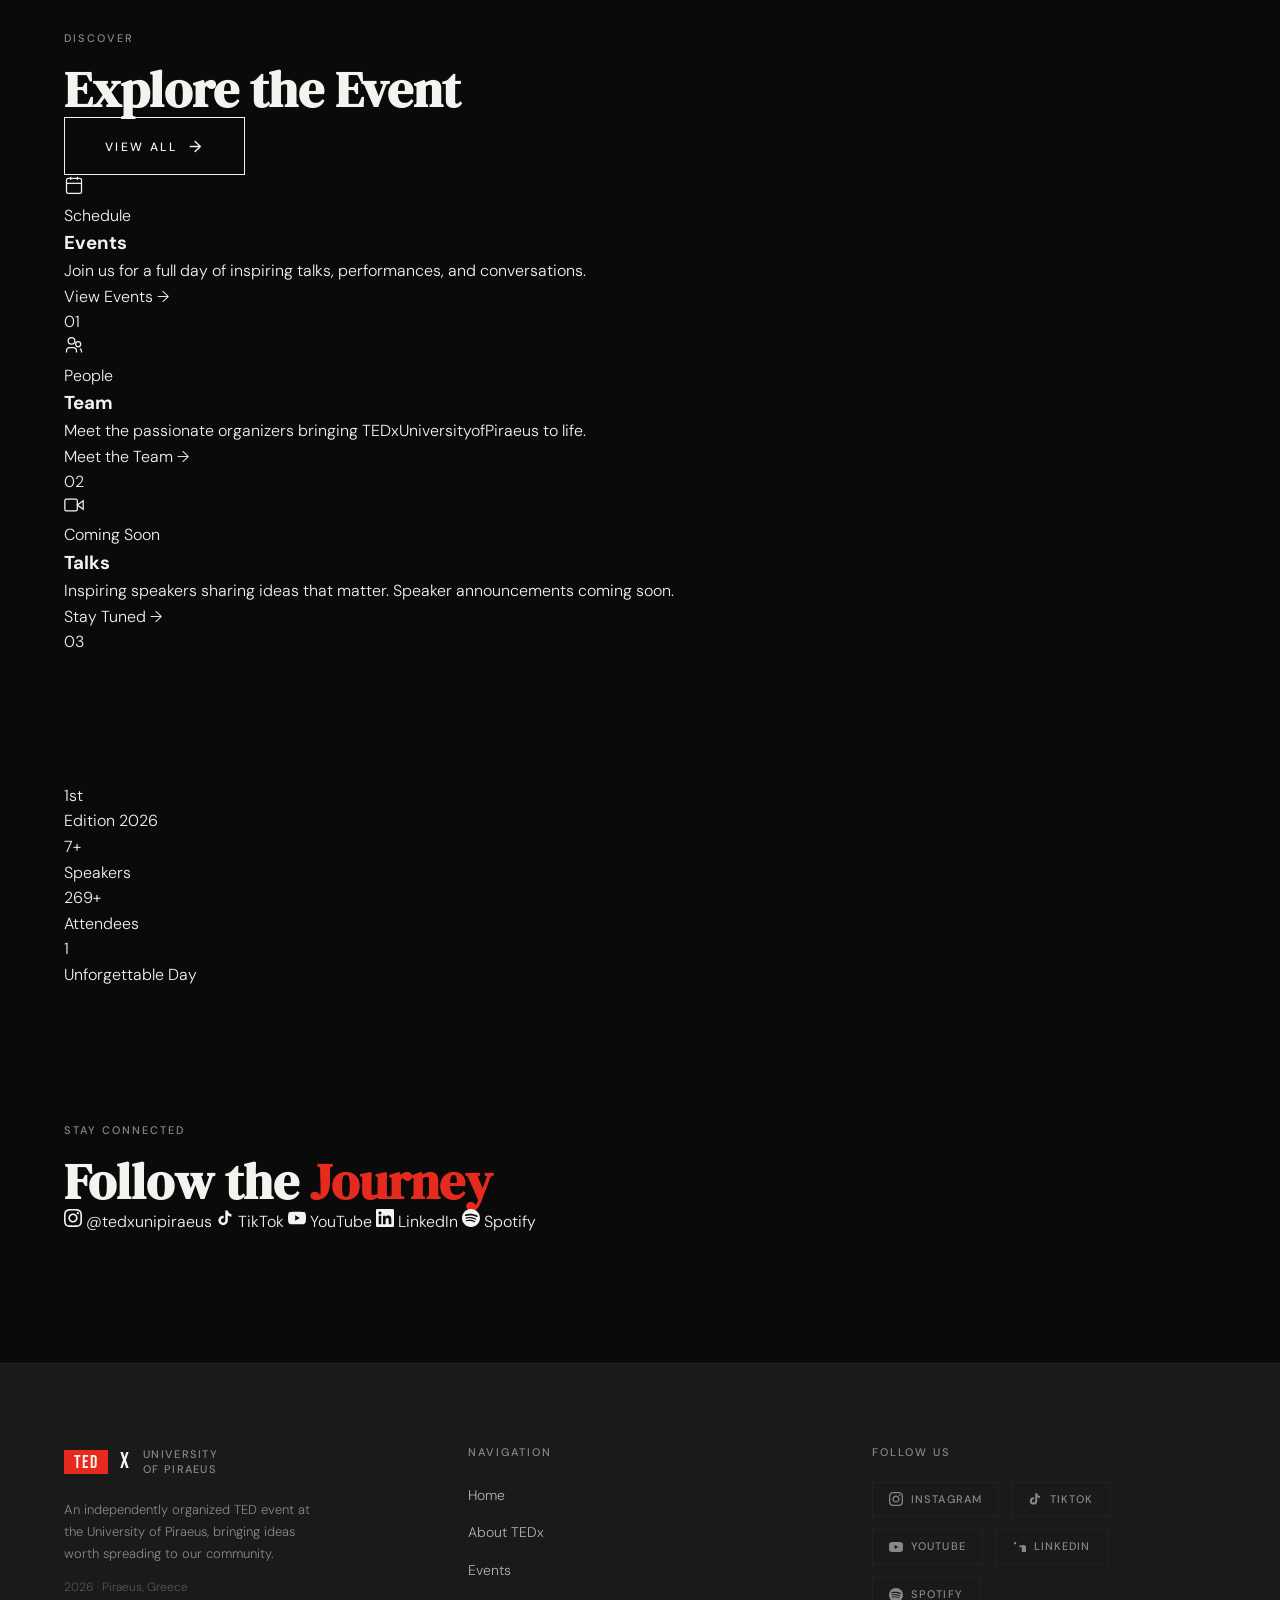
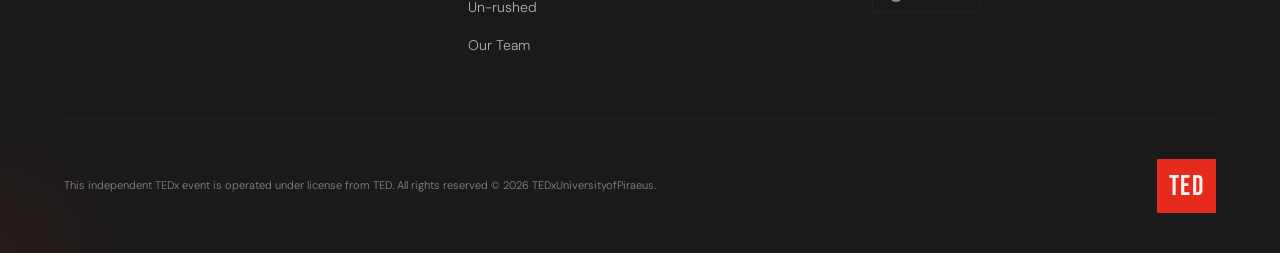
==== commit f4b0ee2f: "Add files via upload" ====
--- a/index.html
+++ b/index.html
@@ -1,225 +1,22 @@
 <!DOCTYPE html>
-<html lang="en">
+<html lang="el">
 <head>
   <meta charset="UTF-8">
   <meta name="viewport" content="width=device-width, initial-scale=1.0">
   <title>TEDxUniversityofPiraeus 2026 — Un-rushed</title>
-  <meta name="description" content="TEDxUniversityofPiraeus 2026 — Un-rushed. An independently organized TED event at the University of Piraeus, Greece.">
+  <meta name="description" content="TEDxUniversityofPiraeus 2026 — Un-rushed. An independently organized TED event at the University of Piraeus.">
   <link rel="stylesheet" href="css/style.css">
-  <style>
-    /* ── HERO ── */
-    .hero {
-      min-height: 100vh;
-      display: flex;
-      flex-direction: column;
-      justify-content: flex-end;
-      padding-top: var(--nav-height);
-      padding-bottom: 80px;
-      position: relative;
-      overflow: hidden;
-    }
-    .hero-grid-lines {
-      position: absolute; inset: 0; z-index: 0;
-      background-image:
-        linear-gradient(rgba(255,255,255,0.02) 1px, transparent 1px),
-        linear-gradient(90deg, rgba(255,255,255,0.02) 1px, transparent 1px);
-      background-size: 80px 80px;
-    }
-    .hero-bg {
-      position: absolute; inset: 0; z-index: 1;
-      background:
-        radial-gradient(ellipse 80% 60% at 70% 40%, rgba(230,43,30,0.12) 0%, transparent 60%),
-        linear-gradient(to bottom, rgba(0,0,0,0) 60%, rgba(10,10,10,1) 100%);
-    }
-    .hero-year {
-      position: absolute;
-      top: calc(var(--nav-height) + 24px);
-      right: var(--gutter);
-      z-index: 1;
-      font-family: var(--font-display);
-      font-size: clamp(80px, 15vw, 200px);
-      color: rgba(255,255,255,0.04);
-      line-height: 1;
-      pointer-events: none;
-    }
-    .hero-content { position: relative; z-index: 2; }
-    .hero-eyebrow { display: flex; align-items: center; gap: 16px; margin-bottom: 24px; }
-    .hero-eyebrow-badge {
-      background: var(--red); color: var(--white);
-      font-family: var(--font-display);
-      font-size: 14px; padding: 4px 10px 2px; letter-spacing: 0.05em;
-    }
-    .hero-eyebrow-text {
-      font-size: 11px; font-weight: 500; letter-spacing: 0.2em;
-      text-transform: uppercase; color: var(--gray-light);
-    }
-    .hero-title-line { display: block; overflow: hidden; }
-    .hero-title-inner {
-      display: block; transform: translateY(100%);
-      animation: slideUp 0.9s var(--ease-out) forwards;
-    }
-    .hero-title-inner.d1 { animation-delay: 0.1s; }
-    .hero-title-inner.d2 { animation-delay: 0.2s; }
-    .hero-title-inner.d3 { animation-delay: 0.3s; }
-    .hero-bottom {
-      display: flex; justify-content: space-between; align-items: flex-end;
-      margin-top: 56px; gap: 40px; flex-wrap: wrap;
-    }
-    .hero-tagline {
-      font-family: var(--font-serif); font-style: italic;
-      font-size: clamp(16px, 2vw, 24px);
-      color: rgba(255,255,255,0.7); max-width: 400px; line-height: 1.4;
-    }
-    .hero-meta {
-      display: flex; flex-direction: column; align-items: flex-end;
-      gap: 8px; text-align: right;
-    }
-    .hero-meta-date { font-family: var(--font-display); font-size: 28px; letter-spacing: 0.05em; }
-    .hero-meta-location {
-      font-size: 12px; letter-spacing: 0.15em; text-transform: uppercase; color: var(--gray-light);
-    }
-    .hero-scroll {
-      position: absolute; bottom: 32px; left: 50%; transform: translateX(-50%);
-      display: flex; flex-direction: column; align-items: center; gap: 8px; z-index: 2;
-      opacity: 0; animation: fadeIn 1s ease 1s forwards;
-    }
-    .hero-scroll span { font-size: 10px; letter-spacing: 0.2em; text-transform: uppercase; color: var(--gray-light); }
-    .scroll-line {
-      width: 1px; height: 40px;
-      background: linear-gradient(to bottom, var(--white), transparent);
-      animation: scrollPulse 2s ease-in-out infinite;
-    }
-
-    /* ── INTRO ── */
-    .intro-inner {
-      display: grid; grid-template-columns: 1fr 2fr; gap: 80px; align-items: start;
-    }
-    .intro-left { position: sticky; top: calc(var(--nav-height) + 40px); }
-    .intro-stat { margin-top: 48px; }
-    .intro-stat-number { font-family: var(--font-display); font-size: 80px; line-height: 1; color: var(--red); }
-    .intro-stat-label {
-      font-size: 12px; letter-spacing: 0.15em; text-transform: uppercase;
-      color: var(--gray-light); margin-top: 8px;
-    }
-    .intro-right p {
-      font-size: clamp(16px, 1.5vw, 22px); line-height: 1.8;
-      color: rgba(255,255,255,0.75); margin-bottom: 24px;
-    }
-    .intro-right p strong { color: var(--white); font-weight: 400; }
-
-    /* ── THEME ── */
-    .theme-section {
-      background: var(--red); padding: var(--section-pad) 0;
-      position: relative; overflow: hidden;
-    }
-    .theme-bg-text {
-      position: absolute; right: -5%; top: 50%; transform: translateY(-50%);
-      font-family: var(--font-display); font-size: clamp(160px, 25vw, 400px);
-      color: rgba(0,0,0,0.12); line-height: 1; pointer-events: none; white-space: nowrap;
-    }
-    .theme-content { position: relative; z-index: 1; }
-    .theme-label {
-      display: flex; align-items: center; gap: 16px;
-      font-size: 11px; font-weight: 500; letter-spacing: 0.2em;
-      text-transform: uppercase; color: rgba(255,255,255,0.6); margin-bottom: 32px;
-    }
-    .theme-label::before { content: ''; display: block; width: 32px; height: 1px; background: rgba(255,255,255,0.4); }
-    .theme-title {
-      font-family: var(--font-display); font-size: clamp(80px, 18vw, 280px);
-      line-height: 0.85; color: var(--white); letter-spacing: -0.01em; margin-bottom: 48px;
-    }
-    .theme-desc {
-      max-width: 600px; font-size: clamp(16px, 1.5vw, 20px);
-      color: rgba(255,255,255,0.85); line-height: 1.7;
-    }
-    .theme-cta { margin-top: 48px; }
-
-    /* ── PREVIEW CARDS ── */
-    .preview-header {
-      display: flex; justify-content: space-between; align-items: flex-end;
-      margin-bottom: 60px; gap: 40px; flex-wrap: wrap;
-    }
-    .preview-cards {
-      display: grid; grid-template-columns: repeat(3, 1fr); gap: 1px;
-      background: var(--gray-line); border: 1px solid var(--gray-line);
-    }
-    .preview-card {
-      background: var(--black); padding: 48px 40px; position: relative;
-      overflow: hidden; transition: background 0.3s; cursor: pointer;
-    }
-    .preview-card:hover { background: var(--gray); }
-    .preview-card-number {
-      position: absolute; bottom: 20px; right: 24px;
-      font-family: var(--font-display); font-size: 80px;
-      color: rgba(255,255,255,0.05); line-height: 1;
-    }
-    .preview-card-icon {
-      width: 48px; height: 48px; display: flex; align-items: center; justify-content: center;
-      border: 1px solid var(--gray-line); margin-bottom: 32px; color: var(--red);
-      transition: border-color 0.3s, background 0.3s;
-    }
-    .preview-card:hover .preview-card-icon { border-color: var(--red); background: rgba(230,43,30,0.1); }
-    .preview-card-label {
-      font-size: 10px; font-weight: 500; letter-spacing: 0.2em;
-      text-transform: uppercase; color: var(--red); margin-bottom: 16px;
-    }
-    .preview-card h3 {
-      font-family: var(--font-display); font-size: 36px;
-      letter-spacing: 0.04em; text-transform: uppercase; margin-bottom: 16px;
-    }
-    .preview-card p { font-size: 14px; color: var(--gray-light); line-height: 1.7; max-width: 260px; }
-    .preview-card-link {
-      display: inline-flex; align-items: center; gap: 8px; margin-top: 32px;
-      font-size: 11px; font-weight: 500; letter-spacing: 0.15em; text-transform: uppercase;
-      color: var(--white); opacity: 0; transform: translateY(8px);
-      transition: opacity 0.3s, transform 0.3s;
-    }
-    .preview-card:hover .preview-card-link { opacity: 1; transform: translateY(0); }
-
-    /* ── STATS ── */
-    .stats-strip { padding: 80px 0; border-bottom: 1px solid var(--gray-line); }
-    .stats-grid { display: grid; grid-template-columns: repeat(4, 1fr); gap: 1px; background: var(--gray-line); }
-    .stat-item { background: var(--black); padding: 40px 32px; text-align: center; }
-    .stat-item-number {
-      display: flex; align-items: baseline; justify-content: center; gap: 4px;
-      font-family: var(--font-display); font-size: clamp(48px, 6vw, 80px);
-      color: var(--white); line-height: 1;
-    }
-    .stat-item-number span { color: var(--red); }
-    .stat-item-label {
-      font-size: 11px; letter-spacing: 0.15em; text-transform: uppercase;
-      color: var(--gray-light); margin-top: 12px;
-    }
-
-    /* ── SOCIAL ── */
-    .social-grid { display: flex; gap: 16px; flex-wrap: wrap; margin-top: 48px; }
-    .social-pill {
-      display: inline-flex; align-items: center; gap: 10px; padding: 14px 28px;
-      border: 1px solid var(--gray-line); font-size: 13px; letter-spacing: 0.05em;
-      color: var(--gray-light); transition: all 0.3s;
-    }
-    .social-pill:hover { border-color: var(--red); color: var(--white); transform: translateY(-3px); }
-    .social-pill svg { color: var(--red); }
-
-    @media (max-width: 1024px) {
-      .intro-inner { grid-template-columns: 1fr; gap: 48px; }
-      .intro-left { position: static; }
-      .preview-cards { grid-template-columns: 1fr; }
-      .stats-grid { grid-template-columns: 1fr 1fr; }
-    }
-    @media (max-width: 768px) {
-      .hero-meta { align-items: flex-start; text-align: left; }
-      .hero-bottom { flex-direction: column; }
-      .stats-grid { grid-template-columns: 1fr; }
-    }
-  </style>
+  <link rel="stylesheet" href="css/index.css">
 </head>
 <body>
 
+<!-- NAV -->
 <div id="nav-placeholder"></div>
 
-<!-- HERO -->
-<header class="hero">
+<!-- ═══════════════════════════════════════
+     HERO
+═══════════════════════════════════════ -->
+<section class="hero">
   <div class="hero-grid-lines"></div>
   <div class="hero-bg"></div>
   <div class="hero-year">2026</div>
@@ -231,15 +28,22 @@
     </div>
 
     <h1>
-      <span class="hero-title-line t-hero"><span class="hero-title-inner d1">Ideas</span></span>
-      <span class="hero-title-line t-hero"><span class="hero-title-inner d2">Worth</span></span>
-      <span class="hero-title-line t-hero text-red"><span class="hero-title-inner d3">Spreading</span></span>
+      <span class="hero-title-line t-hero">
+        <span class="hero-title-inner delay-1">Ideas</span>
+      </span>
+      <span class="hero-title-line t-hero">
+        <span class="hero-title-inner delay-2">Worth</span>
+      </span>
+      <span class="hero-title-line t-hero hero-title-red">
+        <span class="hero-title-inner delay-3">Spreading</span>
+      </span>
     </h1>
 
     <div class="hero-bottom">
       <p class="hero-tagline anim-fade-up anim-delay-4">
         Slowing down to think deeper, move wiser, and live with intention.
       </p>
+
       <div class="hero-meta anim-fade-up anim-delay-5">
         <div class="hero-meta-date">2026</div>
         <div class="hero-meta-location">University of Piraeus · Greece</div>
@@ -252,9 +56,11 @@
     <div class="scroll-line"></div>
     <span>Scroll</span>
   </div>
-</header>
-
-<!-- TICKER -->
+</section>
+
+<!-- ═══════════════════════════════════════
+     TICKER
+═══════════════════════════════════════ -->
 <div class="ticker">
   <div class="ticker-track">
     <span class="ticker-item">TEDxUniversityofPiraeus<span class="ticker-dot"></span></span>
@@ -266,27 +72,35 @@
   </div>
 </div>
 
-<!-- INTRO -->
-<section class="section section--line">
+<!-- ═══════════════════════════════════════
+     INTRO
+═══════════════════════════════════════ -->
+<section class="intro section">
   <div class="container">
     <div class="intro-inner">
       <div class="intro-left reveal">
         <span class="t-label">About the Event</span>
-        <h2 class="t-heading" style="margin-top:16px;">What is TEDx<span class="text-red">?</span></h2>
+        <h2 class="t-heading" style="margin-top:16px;">What is TEDx<span style="color:var(--red);">?</span></h2>
         <div class="intro-stat">
           <div class="intro-stat-number"><span data-count="180">0</span>+</div>
           <div class="intro-stat-label">Countries with TEDx Events</div>
         </div>
-        <div class="intro-stat">
+        <div class="intro-stat" style="margin-top:32px;">
           <div class="intro-stat-number"><span data-count="3000">0</span>+</div>
           <div class="intro-stat-label">Annual TEDx Events Worldwide</div>
         </div>
       </div>
 
       <div class="intro-right">
-        <p class="reveal">In the spirit of ideas worth spreading, <strong>TEDx</strong> is a program of local, self-organized events that bring people together to share a TED-like experience.</p>
-        <p class="reveal"><strong>TEDxUniversityofPiraeus</strong> is an independently organized TEDx event at the heart of one of Greece's most dynamic universities. We create a platform for thinkers, innovators, and storytellers to share ideas that challenge, inspire, and transform.</p>
-        <p class="reveal">Our 2026 edition invites you to explore a radical concept: what happens when we stop rushing? When we give ourselves the time and space to think clearly, act purposefully, and live fully?</p>
+        <p class="reveal">
+          In the spirit of ideas worth spreading, <strong>TEDx</strong> is a program of local, self-organized events that bring people together to share a TED-like experience.
+        </p>
+        <p class="reveal">
+          <strong>TEDxUniversityofPiraeus</strong> is an independently organized TEDx event at the heart of one of Greece's most dynamic universities. We create a platform for thinkers, innovators, and storytellers to share ideas that challenge, inspire, and transform.
+        </p>
+        <p class="reveal">
+          Our 2026 edition invites you to explore a radical concept: what happens when we stop rushing? When we give ourselves the time and space to think clearly, act purposefully, and live fully?
+        </p>
         <div class="reveal" style="margin-top:40px;">
           <a href="about.html" class="btn btn-outline btn-arrow">Learn More About Us</a>
         </div>
@@ -295,21 +109,29 @@
   </div>
 </section>
 
-<!-- THEME -->
+<!-- ═══════════════════════════════════════
+     THEME HIGHLIGHT
+═══════════════════════════════════════ -->
 <section class="theme-section">
   <div class="theme-bg-text">UN-RUSHED</div>
   <div class="container theme-content">
     <div class="theme-label reveal">2026 Theme</div>
     <div class="theme-title reveal">Un-<br>rushed</div>
-    <p class="theme-desc reveal">In a world that celebrates speed, we choose slowness. Not as laziness — but as resistance. Un-rushed is about reclaiming the right to think, to breathe, to be present in an age of relentless acceleration.</p>
+    <p class="theme-desc reveal">
+      In a world that celebrates speed, we choose slowness. Not as laziness — but as resistance. Un-rushed is about reclaiming the right to think, to breathe, to be present in an age of relentless acceleration.
+    </p>
     <div class="theme-cta reveal">
-      <a href="unrushed.html" class="btn btn-white btn-arrow">Explore the Theme</a>
-    </div>
-  </div>
-</section>
-
-<!-- PREVIEW -->
-<section class="section section--line">
+      <a href="unrushed.html" class="btn-white">
+        Explore the Theme →
+      </a>
+    </div>
+  </div>
+</section>
+
+<!-- ═══════════════════════════════════════
+     QUICK PREVIEW
+═══════════════════════════════════════ -->
+<section class="preview-section section">
   <div class="container">
     <div class="preview-header">
       <div>
@@ -320,6 +142,7 @@
     </div>
 
     <div class="preview-cards stagger-group">
+      <!-- Events -->
       <a href="events.html" class="preview-card reveal">
         <div class="preview-card-icon">
           <svg width="20" height="20" viewBox="0 0 24 24" fill="none" stroke="currentColor" stroke-width="1.5"><rect x="3" y="4" width="18" height="18" rx="2"/><line x1="16" y1="2" x2="16" y2="6"/><line x1="8" y1="2" x2="8" y2="6"/><line x1="3" y1="10" x2="21" y2="10"/></svg>
@@ -331,6 +154,7 @@
         <div class="preview-card-number">01</div>
       </a>
 
+      <!-- Team -->
       <a href="team.html" class="preview-card reveal">
         <div class="preview-card-icon">
           <svg width="20" height="20" viewBox="0 0 24 24" fill="none" stroke="currentColor" stroke-width="1.5"><circle cx="9" cy="7" r="4"/><path d="M3 21v-2a4 4 0 014-4h4a4 4 0 014 4v2"/><circle cx="17" cy="11" r="3"/><path d="M21 21v-1.5a3 3 0 00-2-2.83"/></svg>
@@ -342,6 +166,7 @@
         <div class="preview-card-number">02</div>
       </a>
 
+      <!-- Talks -->
       <a href="events.html" class="preview-card reveal">
         <div class="preview-card-icon">
           <svg width="20" height="20" viewBox="0 0 24 24" fill="none" stroke="currentColor" stroke-width="1.5"><polygon points="23 7 16 12 23 17 23 7"/><rect x="1" y="5" width="15" height="14" rx="2"/></svg>
@@ -356,7 +181,9 @@
   </div>
 </section>
 
-<!-- STATS -->
+<!-- ═══════════════════════════════════════
+     STATS
+═══════════════════════════════════════ -->
 <div class="stats-strip">
   <div class="container">
     <div class="stats-grid stagger-group">
@@ -380,16 +207,19 @@
   </div>
 </div>
 
-<!-- SOCIAL -->
-<section class="section">
+<!-- ═══════════════════════════════════════
+     SOCIAL
+═══════════════════════════════════════ -->
+<section class="social-section section">
   <div class="container">
     <div class="reveal">
       <span class="t-label">Stay Connected</span>
-      <h2 class="t-heading" style="margin-top:12px;max-width:500px;">Follow the <span class="text-red">Journey</span></h2>
-    </div>
+      <h2 class="t-heading" style="margin-top:12px; max-width:500px;">Follow the <span style="color:var(--red);">Journey</span></h2>
+    </div>
+
     <div class="social-grid reveal">
       <a href="#" class="social-pill" target="_blank" rel="noopener">
-        <svg width="18" height="18" viewBox="0 0 24 24" fill="currentColor"><path d="M12 2.163c3.204 0 3.584.012 4.85.07 3.252.148 4.771 1.691 4.919 4.919.058 1.265.069 1.645.069 4.849 0 3.205-.012 3.584-.069 4.849-.149 3.225-1.664 4.771-4.919 4.919-1.266.058-1.644.07-4.85.07-3.204 0-3.584-.012-4.849-.07-3.26-.149-4.771-1.699-4.919-4.92-.058-1.265-.07-1.644-.07-4.849 0-3.204.013-3.583.07-4.849.149-3.227 1.664-4.771 4.919-4.919 1.266-.057 1.645-.069 4.849-.069zm0-2.163c-3.259 0-3.667.014-4.947.072-4.358.2-6.78 2.618-6.98 6.98-.059 1.281-.073 1.689-.073 4.948 0 3.259.014 3.668.072 4.948.2 4.358 2.618 6.78 6.98 6.98 1.281.058 1.689.072 4.948.072 3.259 0 3.668-.014 4.948-.072 4.354-.2 6.782-2.618 6.979-6.98.059-1.28.073-1.689.073-4.948 0-3.259-.014-3.667-.072-4.947-.196-4.354-2.617-6.78-6.979-6.98-1.281-.059-1.69-.073-4.949-.073zm0 5.838a6.162 6.162 0 100 12.324 6.162 6.162 0 000-12.324zm0 10.162a4 4 0 110-8 4 4 0 010 8zm6.406-11.845a1.44 1.44 0 100 2.881 1.44 1.44 0 000-2.881z"/></svg>
+        <svg width="18" height="18" viewBox="0 0 24 24" fill="currentColor"><path d="M12 2.163c3.204 0 3.584.012 4.85.07 3.252.148 4.771 1.691 4.919 4.919.058 1.265.069 1.645.069 4.849 0 3.205-.012 3.584-.069 4.849-.149 3.225-1.664 4.771-4.919 4.919-1.266.058-1.644.07-4.85.07-3.204 0-3.584-.012-4.849-.07-3.26-.149-4.771-1.699-4.919-4.92-.058-1.265-.07-1.644-.07-4.849 0-3.204.013-3.583.07-4.849.149-3.227 1.664-4.771 4.919-4.919 1.266-.057 1.645-.069 4.849-.069zm0-2.163c-3.259 0-3.667.014-4.947.072-4.358.2-6.78 2.618-6.98 6.98-.059 1.281-.073 1.689-.073 4.948 0 3.259.014 3.668.072 4.948.2 4.358 2.618 6.78 6.98 6.98 1.281.058 1.689.072 4.948.072 3.259 0 3.668-.014 4.948-.072 4.354-.2 6.782-2.618 6.979-6.98.059-1.28.073-1.689.073-4.948 0-3.259-.014-3.667-.072-4.947-.196-4.354-2.617-6.78-6.979-6.98-1.281-.059-1.69-.073-4.949-.073zm0 5.838c-3.403 0-6.162 2.759-6.162 6.162s2.759 6.163 6.162 6.163 6.162-2.759 6.162-6.163c0-3.403-2.759-6.162-6.162-6.162zm0 10.162c-2.209 0-4-1.79-4-4 0-2.209 1.791-4 4-4s4 1.791 4 4c0 2.21-1.791 4-4 4zm6.406-11.845c-.796 0-1.441.645-1.441 1.44s.645 1.44 1.441 1.44c.795 0 1.439-.645 1.439-1.44s-.644-1.44-1.439-1.44z"/></svg>
         @tedxunipiraeus
       </a>
       <a href="#" class="social-pill" target="_blank" rel="noopener">
@@ -401,7 +231,7 @@
         YouTube
       </a>
       <a href="#" class="social-pill" target="_blank" rel="noopener">
-        <svg width="18" height="18" viewBox="0 0 24 24" fill="currentColor"><path d="M20.447 20.452h-3.554v-5.569c0-1.328-.027-3.037-1.852-3.037-1.853 0-2.136 1.445-2.136 2.939v5.667H9.351V9h3.414v1.561h.046c.477-.9 1.637-1.85 3.37-1.85 3.601 0 4.267 2.37 4.267 5.455v6.286zM5.337 7.433a2.062 2.062 0 11.001-4.124 2.062 2.062 0 01-.001 4.124zm1.782 13.019H3.555V9h3.564v11.452zM22.225 0H1.771C.792 0 0 .774 0 1.729v20.542C0 23.227.792 24 1.771 24h20.451C23.2 24 24 23.227 24 22.271V1.729C24 .774 23.2 0 22.222 0h.003z"/></svg>
+        <svg width="18" height="18" viewBox="0 0 24 24" fill="currentColor"><path d="M20.447 20.452h-3.554v-5.569c0-1.328-.027-3.037-1.852-3.037-1.853 0-2.136 1.445-2.136 2.939v5.667H9.351V9h3.414v1.561h.046c.477-.9 1.637-1.85 3.37-1.85 3.601 0 4.267 2.37 4.267 5.455v6.286zM5.337 7.433c-1.144 0-2.063-.926-2.063-2.065 0-1.138.92-2.063 2.063-2.063 1.14 0 2.064.925 2.064 2.063 0 1.139-.925 2.065-2.064 2.065zm1.782 13.019H3.555V9h3.564v11.452zM22.225 0H1.771C.792 0 0 .774 0 1.729v20.542C0 23.227.792 24 1.771 24h20.451C23.2 24 24 23.227 24 22.271V1.729C24 .774 23.2 0 22.222 0h.003z"/></svg>
         LinkedIn
       </a>
       <a href="#" class="social-pill" target="_blank" rel="noopener">
@@ -412,6 +242,7 @@
   </div>
 </section>
 
+<!-- FOOTER -->
 <div id="footer-placeholder"></div>
 
 <script src="js/components.js"></script>
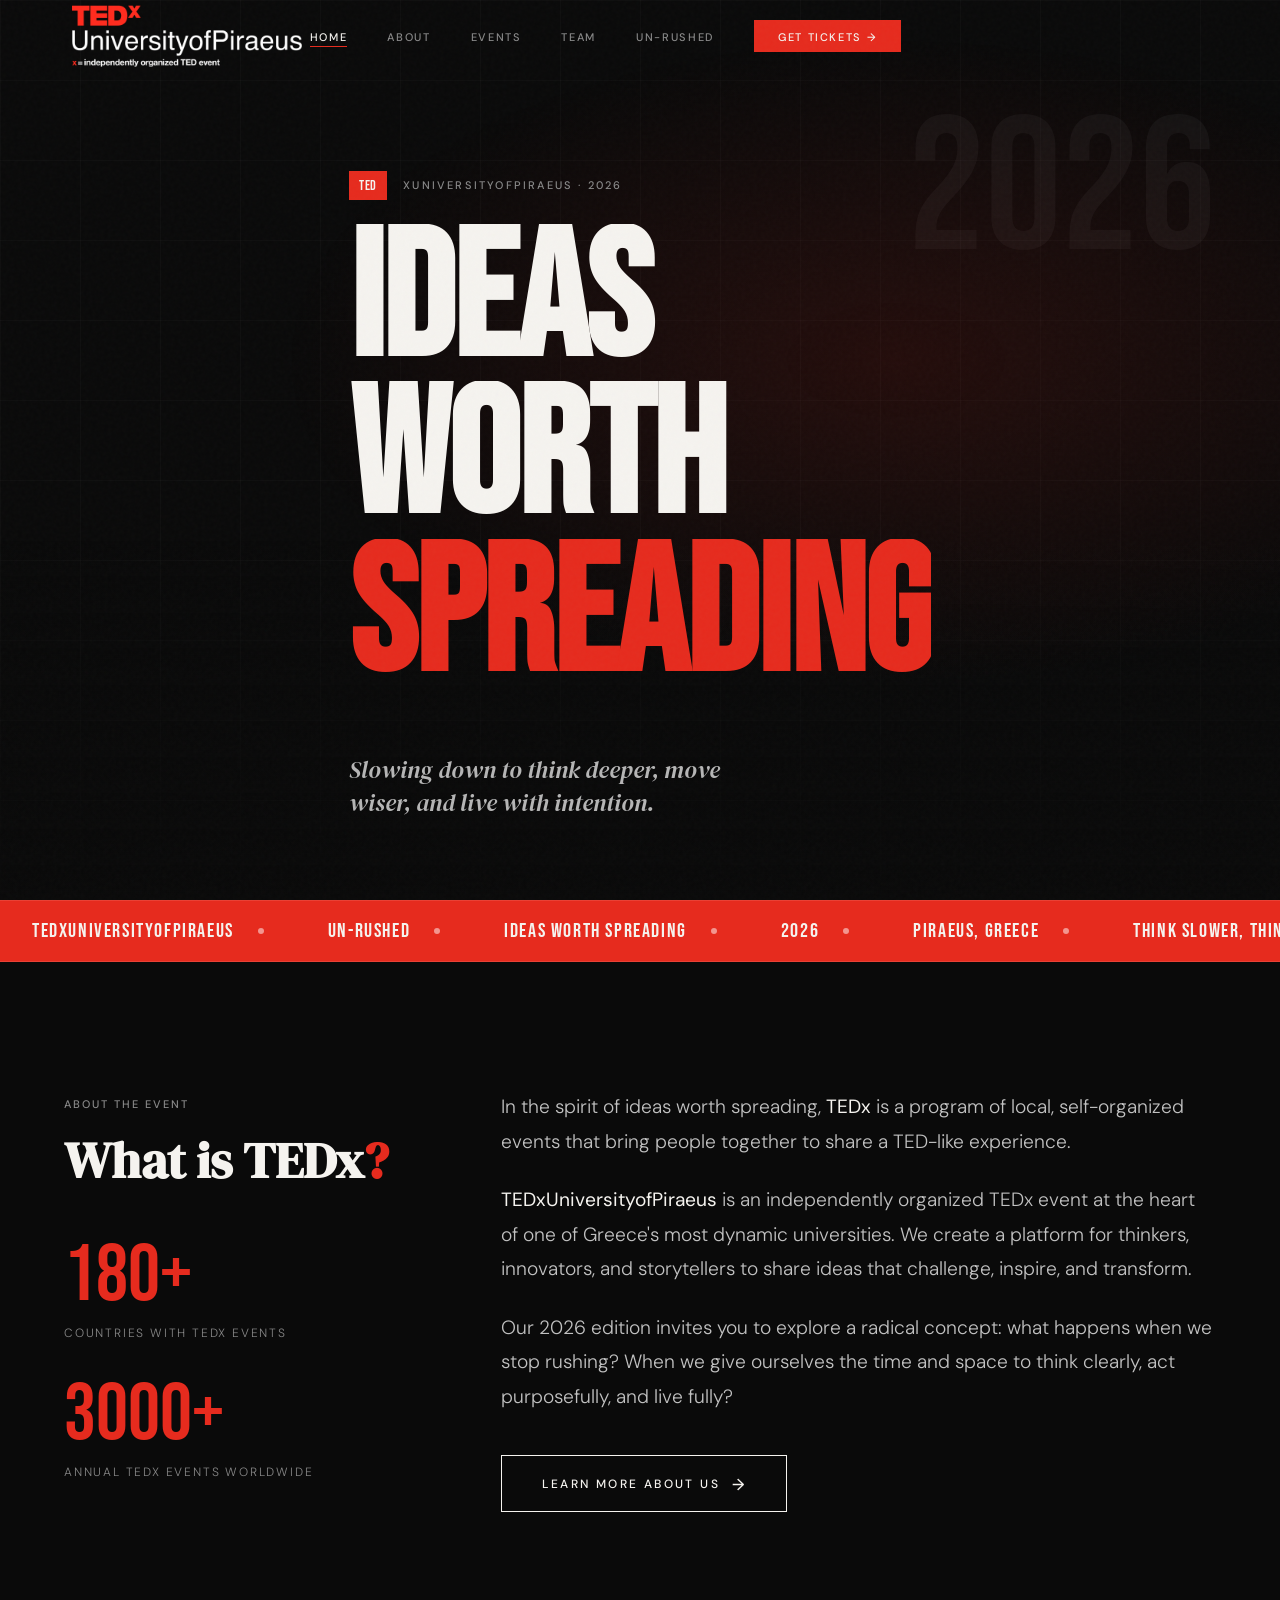
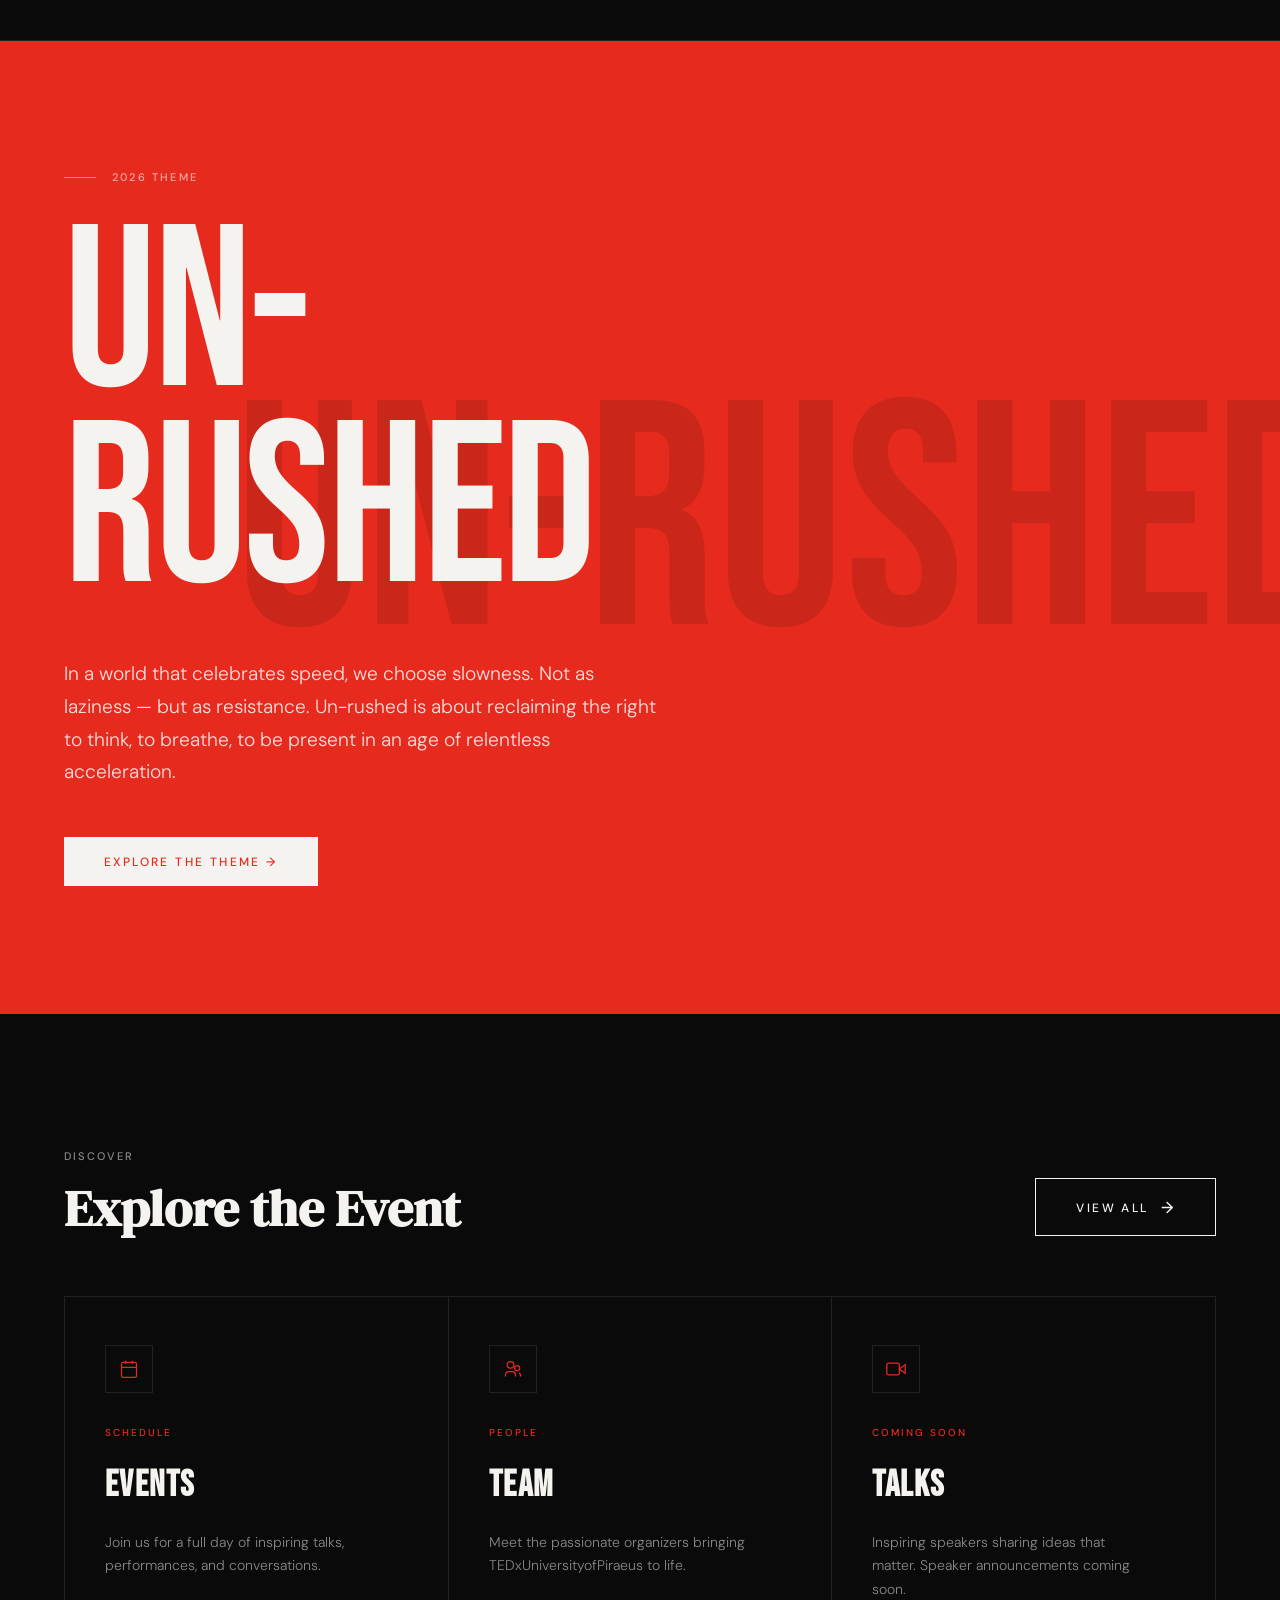
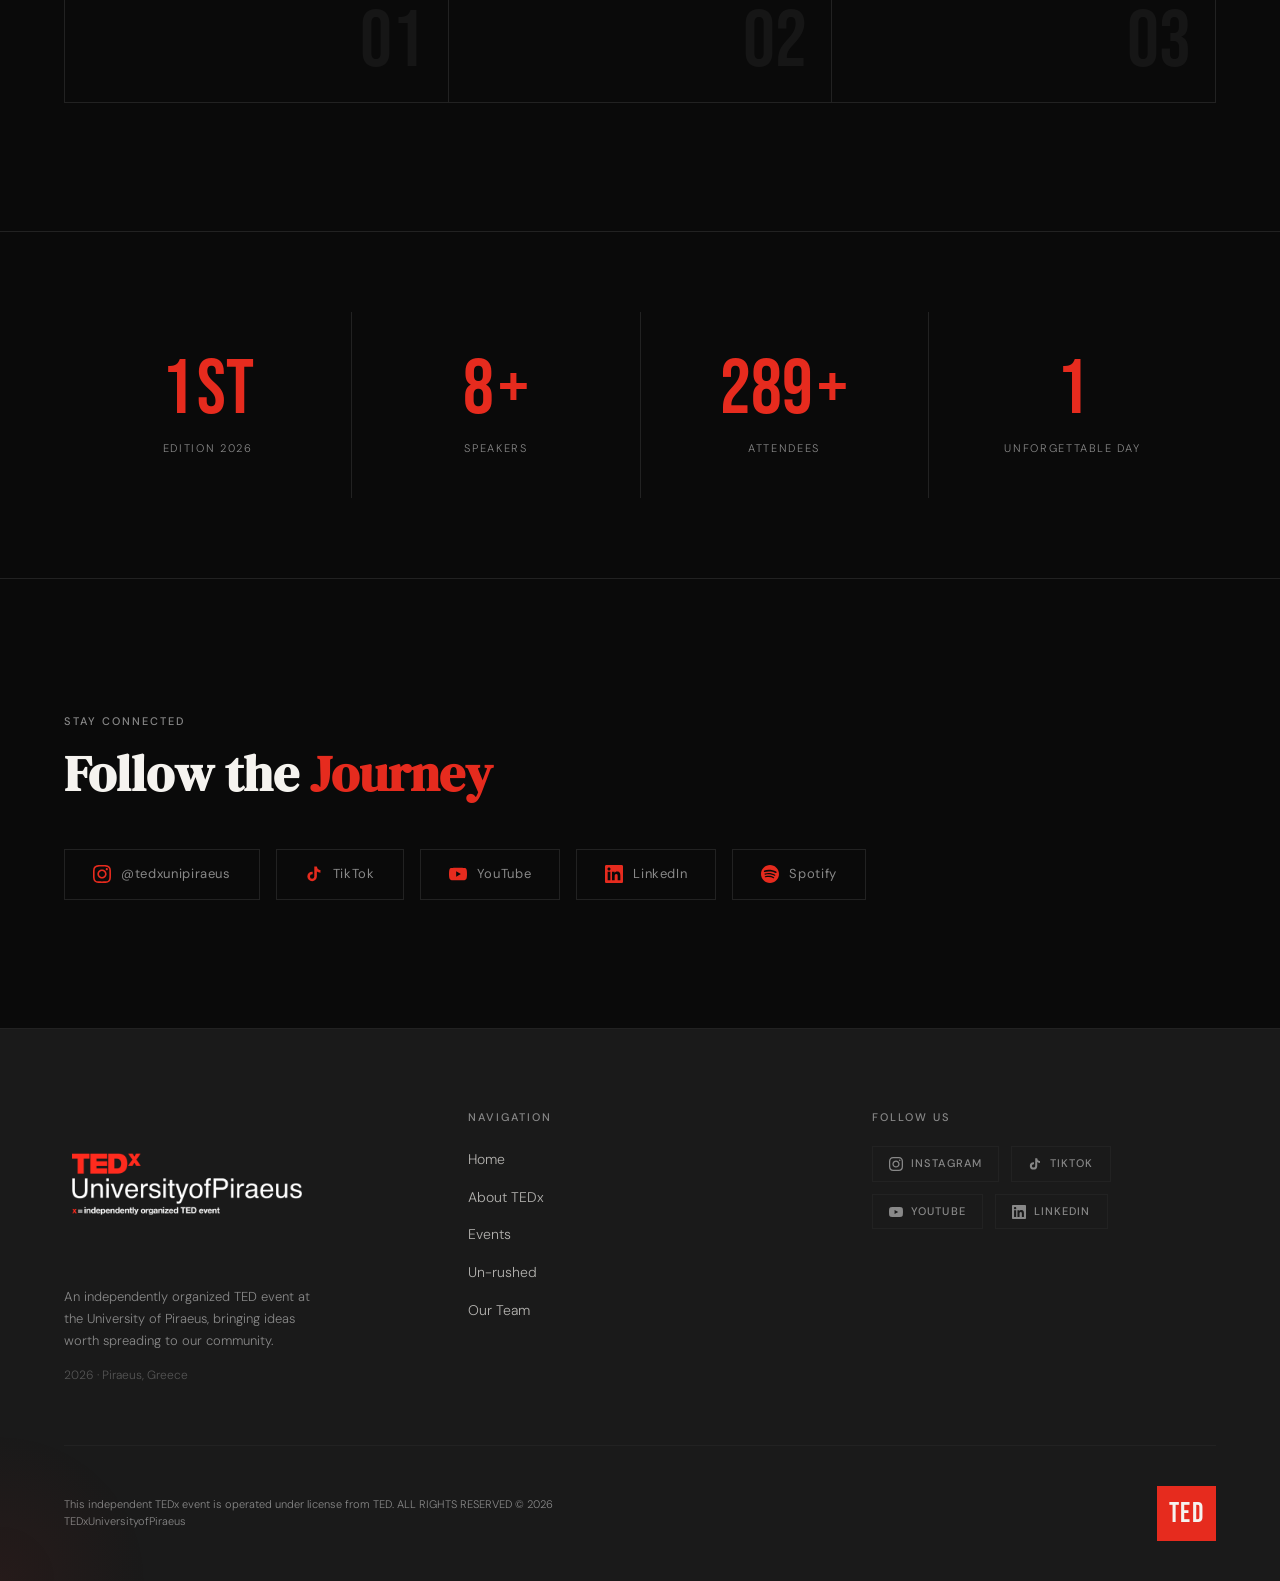
==== commit 001b8a99: "Add files via upload" ====
--- a/index.html
+++ b/index.html
@@ -43,18 +43,7 @@
       <p class="hero-tagline anim-fade-up anim-delay-4">
         Slowing down to think deeper, move wiser, and live with intention.
       </p>
-
-      <div class="hero-meta anim-fade-up anim-delay-5">
-        <div class="hero-meta-date">2026</div>
-        <div class="hero-meta-location">University of Piraeus · Greece</div>
-        <a href="events.html" class="btn btn-primary btn-arrow" style="margin-top:16px;">Get Tickets</a>
-      </div>
-    </div>
-  </div>
-
-  <div class="hero-scroll">
-    <div class="scroll-line"></div>
-    <span>Scroll</span>
+    </div>
   </div>
 </section>
 
--- a/css/style.css
+++ b/css/style.css
@@ -1,43 +1,27 @@
-/* =========================================================
-   TEDxUniversityofPiraeus 2026 — "Un-rushed"
-   Global Design System
-   ========================================================= */
+/* =========================================
+   TEDxUniversityofPiraeus — Design System
+   ========================================= */
 
 @import url('https://fonts.googleapis.com/css2?family=Bebas+Neue&family=DM+Serif+Display:ital@0;1&family=DM+Sans:ital,opsz,wght@0,9..40,300;0,9..40,400;0,9..40,500;1,9..40,300&display=swap');
 
-/* ---------------------------------------------------------
-   1. TOKENS
-   --------------------------------------------------------- */
 :root {
-  /* Brand */
-  --red:        #E62B1E;
-  --red-dark:   #C0241A;
-  --black:      #0A0A0A;
-  --white:      #F5F3EF;
-  --gray:       #1A1A1A;
-  --gray-mid:   #2E2E2E;
-  --gray-light: #888888;
-  --gray-line:  #222222;
-  --accent-blue:#4A9EFF;
-
-  /* Type */
+  --red: #E62B1E;
+  --black: #0A0A0A;
+  --white: #F5F3EF;
+  --gray: #1A1A1A;
+  --gray-mid: #2E2E2E;
+  --gray-light: #888;
+  --gray-line: #222;
+
   --font-display: 'Bebas Neue', sans-serif;
-  --font-serif:   'DM Serif Display', serif;
-  --font-body:    'DM Sans', sans-serif;
-
-  /* Layout */
-  --nav-height:  72px;
-  --max-width:   1400px;
+  --font-serif: 'DM Serif Display', serif;
+  --font-body: 'DM Sans', sans-serif;
+
+  --nav-height: 72px;
+  --max-width: 1400px;
   --section-pad: clamp(80px, 10vw, 160px);
-  --gutter:      clamp(20px, 5vw, 80px);
-
-  /* Motion */
-  --ease-out: cubic-bezier(0.16, 1, 0.3, 1);
-}
-
-/* ---------------------------------------------------------
-   2. RESET
-   --------------------------------------------------------- */
+}
+
 *, *::before, *::after {
   box-sizing: border-box;
   margin: 0;
@@ -47,7 +31,21 @@
 html {
   scroll-behavior: smooth;
   font-size: 16px;
-  -webkit-text-size-adjust: 100%;
+}
+
+/* Logo Image Custom Styles */
+.nav-logo-link {
+  display: flex;
+  align-items: center;
+  gap: 8px;
+  text-decoration: none;
+}
+
+.nav-logo-img {
+  padding: 8px;
+  height: 150px;
+  width: auto;
+  display: block;
 }
 
 body {
@@ -57,34 +55,34 @@
   font-weight: 300;
   line-height: 1.6;
   overflow-x: hidden;
-}
-
-a   { color: inherit; text-decoration: none; }
-img { max-width: 100%; display: block; }
-ul  { list-style: none; }
-button { font-family: inherit; }
-
-::selection { background: var(--red); color: var(--white); }
-
-/* Scrollbar */
-::-webkit-scrollbar       { width: 4px; }
+  cursor: default;
+}
+
+::selection {
+  background: var(--red);
+  color: var(--white);
+}
+
+a {
+  color: inherit;
+  text-decoration: none;
+}
+
+img {
+  max-width: 100%;
+  display: block;
+}
+
+/* =========================================
+   SCROLLBAR
+   ========================================= */
+::-webkit-scrollbar { width: 4px; }
 ::-webkit-scrollbar-track { background: var(--black); }
 ::-webkit-scrollbar-thumb { background: var(--red); }
 
-/* Film-grain overlay */
-body::after {
-  content: '';
-  position: fixed;
-  inset: 0;
-  background-image: url("data:image/svg+xml,%3Csvg viewBox='0 0 256 256' xmlns='http://www.w3.org/2000/svg'%3E%3Cfilter id='n'%3E%3CfeTurbulence type='fractalNoise' baseFrequency='0.9' numOctaves='4' stitchTiles='stitch'/%3E%3C/filter%3E%3Crect width='100%25' height='100%25' filter='url(%23n)'/%3E%3C/svg%3E");
-  opacity: 0.025;
-  pointer-events: none;
-  z-index: 9999;
-}
-
-/* ---------------------------------------------------------
-   3. TYPOGRAPHY SCALE
-   --------------------------------------------------------- */
+/* =========================================
+   TYPOGRAPHY SCALE
+   ========================================= */
 .t-hero {
   font-family: var(--font-display);
   font-size: clamp(72px, 14vw, 220px);
@@ -130,22 +128,30 @@
   font-weight: 300;
 }
 
-.text-red { color: var(--red); }
-
-/* ---------------------------------------------------------
-   4. LAYOUT UTILITIES
-   --------------------------------------------------------- */
+/* =========================================
+   LAYOUT UTILITIES
+   ========================================= */
 .container {
   max-width: var(--max-width);
   margin: 0 auto;
-  padding: 0 var(--gutter);
-}
-
-.section       { padding: var(--section-pad) 0; }
-.section--line { border-bottom: 1px solid var(--gray-line); }
-
-.grid-2 { display: grid; grid-template-columns: 1fr 1fr; gap: 40px; }
-.grid-3 { display: grid; grid-template-columns: repeat(3, 1fr); gap: 24px; }
+  padding: 0 clamp(20px, 5vw, 80px);
+}
+
+.section {
+  padding: var(--section-pad) 0;
+}
+
+.grid-2 {
+  display: grid;
+  grid-template-columns: 1fr 1fr;
+  gap: 40px;
+}
+
+.grid-3 {
+  display: grid;
+  grid-template-columns: repeat(3, 1fr);
+  gap: 24px;
+}
 
 .flex-between {
   display: flex;
@@ -153,33 +159,34 @@
   align-items: center;
 }
 
-.divider  { width: 100%; height: 1px; background: var(--gray-line); }
-.red-line { display: block; width: 48px; height: 3px; background: var(--red); margin-bottom: 24px; }
-
-/* ---------------------------------------------------------
-   5. NAVBAR
-   --------------------------------------------------------- */
+/* =========================================
+   NAVBAR
+   ========================================= */
 .navbar {
   position: fixed;
-  inset: 0 0 auto 0;
+  top: 0;
+  left: 0;
+  right: 0;
   z-index: 1000;
   height: var(--nav-height);
   display: flex;
   align-items: center;
-  justify-content: space-between;
-  padding: 0 var(--gutter);
+  padding: 0 clamp(20px, 5vw, 80px);
+  transition: background 0.4s ease, border-color 0.4s ease;
   border-bottom: 1px solid transparent;
-  transition: background 0.4s ease, border-color 0.4s ease;
 }
 
 .navbar.scrolled {
   background: rgba(10, 10, 10, 0.95);
   backdrop-filter: blur(12px);
-  -webkit-backdrop-filter: blur(12px);
   border-color: var(--gray-line);
 }
 
-.nav-logo { display: flex; align-items: center; gap: 12px; }
+.nav-logo {
+  display: flex;
+  align-items: center;
+  gap: 12px;
+}
 
 .nav-logo-ted {
   background: var(--red);
@@ -209,23 +216,28 @@
   max-width: 120px;
 }
 
-.nav-links { display: flex; align-items: center; gap: 40px; }
+.nav-links {
+  display: flex;
+  align-items: center;
+  gap: 40px;
+  list-style: none;
+}
 
 .nav-links a {
-  position: relative;
   font-size: 11px;
   font-weight: 500;
   letter-spacing: 0.15em;
   text-transform: uppercase;
   color: var(--gray-light);
   transition: color 0.2s;
+  position: relative;
 }
 
 .nav-links a::after {
   content: '';
   position: absolute;
+  bottom: -3px;
   left: 0;
-  bottom: -3px;
   width: 0;
   height: 1px;
   background: var(--red);
@@ -233,10 +245,14 @@
 }
 
 .nav-links a:hover,
-.nav-links a.active { color: var(--white); }
+.nav-links a.active {
+  color: var(--white);
+}
 
 .nav-links a:hover::after,
-.nav-links a.active::after { width: 100%; }
+.nav-links a.active::after {
+  width: 100%;
+}
 
 .nav-cta {
   background: var(--red);
@@ -248,19 +264,21 @@
   font-weight: 500;
   transition: background 0.2s !important;
 }
-.nav-cta::after  { display: none !important; }
-.nav-cta:hover   { background: var(--red-dark); color: var(--white) !important; }
+
+.nav-cta::after { display: none !important; }
+.nav-cta:hover { background: #c0241a !important; color: var(--white) !important; }
 
 /* Hamburger */
 .nav-hamburger {
   display: none;
   flex-direction: column;
   gap: 5px;
+  cursor: pointer;
   padding: 8px;
   background: none;
   border: none;
-  cursor: pointer;
-}
+}
+
 .nav-hamburger span {
   display: block;
   width: 24px;
@@ -268,6 +286,7 @@
   background: var(--white);
   transition: all 0.3s ease;
 }
+
 .nav-hamburger.open span:nth-child(1) { transform: translateY(6.5px) rotate(45deg); }
 .nav-hamburger.open span:nth-child(2) { opacity: 0; }
 .nav-hamburger.open span:nth-child(3) { transform: translateY(-6.5px) rotate(-45deg); }
@@ -276,31 +295,41 @@
 .nav-mobile {
   display: none;
   position: fixed;
-  inset: var(--nav-height) 0 0 0;
+  top: var(--nav-height);
+  left: 0;
+  right: 0;
+  bottom: 0;
   background: var(--black);
   z-index: 999;
-  padding: 60px var(--gutter);
+  padding: 60px clamp(20px, 5vw, 80px);
   flex-direction: column;
   gap: 32px;
   opacity: 0;
   pointer-events: none;
   transition: opacity 0.3s ease;
 }
-.nav-mobile.open { display: flex; opacity: 1; pointer-events: all; }
+
+.nav-mobile.open {
+  display: flex;
+  opacity: 1;
+  pointer-events: all;
+}
+
 .nav-mobile a {
   font-family: var(--font-display);
   font-size: clamp(48px, 10vw, 80px);
   letter-spacing: 0.04em;
   text-transform: uppercase;
   color: var(--white);
+  transition: color 0.2s;
   line-height: 1;
-  transition: color 0.2s;
-}
+}
+
 .nav-mobile a:hover { color: var(--red); }
 
-/* ---------------------------------------------------------
-   6. BUTTONS
-   --------------------------------------------------------- */
+/* =========================================
+   BUTTONS
+   ========================================= */
 .btn {
   display: inline-flex;
   align-items: center;
@@ -314,29 +343,72 @@
   cursor: pointer;
   border: none;
   transition: all 0.3s ease;
-}
-
-.btn-primary { background: var(--red); color: var(--white); }
-.btn-primary:hover { background: var(--red-dark); transform: translateY(-2px); }
-
-.btn-outline { background: transparent; color: var(--white); border: 1px solid var(--white); }
-.btn-outline:hover { background: var(--white); color: var(--black); transform: translateY(-2px); }
-
-.btn-white { background: var(--white); color: var(--red); }
-.btn-white:hover { background: var(--black); color: var(--white); transform: translateY(-2px); }
-
-.btn-arrow::after { content: '→'; font-size: 16px; transition: transform 0.2s; }
-.btn-arrow:hover::after { transform: translateX(4px); }
-
-/* ---------------------------------------------------------
-   7. SECTION LABEL
-   --------------------------------------------------------- */
+  position: relative;
+  overflow: hidden;
+}
+
+.btn-primary {
+  background: var(--red);
+  color: var(--white);
+}
+
+.btn-primary:hover {
+  background: #c0241a;
+  transform: translateY(-2px);
+}
+
+.btn-outline {
+  background: transparent;
+  color: var(--white);
+  border: 1px solid var(--white);
+}
+
+.btn-outline:hover {
+  background: var(--white);
+  color: var(--black);
+  transform: translateY(-2px);
+}
+
+.btn-arrow::after {
+  content: '→';
+  font-size: 16px;
+  transition: transform 0.2s;
+}
+
+.btn-arrow:hover::after {
+  transform: translateX(4px);
+}
+
+/* =========================================
+   DIVIDER
+   ========================================= */
+.divider {
+  width: 100%;
+  height: 1px;
+  background: var(--gray-line);
+}
+
+/* =========================================
+   RED ACCENT LINE
+   ========================================= */
+.red-line {
+  display: block;
+  width: 48px;
+  height: 3px;
+  background: var(--red);
+  margin-bottom: 24px;
+}
+
+/* =========================================
+   SECTION LABEL
+   ========================================= */
 .section-label {
   display: flex;
   align-items: center;
   gap: 16px;
   margin-bottom: 48px;
 }
+
 .section-label::before {
   content: '';
   display: block;
@@ -345,9 +417,9 @@
   background: var(--red);
 }
 
-/* ---------------------------------------------------------
-   8. CARDS
-   --------------------------------------------------------- */
+/* =========================================
+   CARDS
+   ========================================= */
 .card {
   border: 1px solid var(--gray-line);
   padding: 40px 32px;
@@ -355,83 +427,36 @@
   overflow: hidden;
   transition: border-color 0.3s ease, transform 0.3s ease;
 }
+
 .card::before {
   content: '';
   position: absolute;
-  top: 0; left: 0;
-  width: 3px; height: 0;
+  top: 0;
+  left: 0;
+  width: 3px;
+  height: 0;
   background: var(--red);
   transition: height 0.4s ease;
 }
-.card:hover { border-color: var(--gray-mid); transform: translateY(-4px); }
-.card:hover::before { height: 100%; }
-
-/* ---------------------------------------------------------
-   9. PAGE HERO (inner pages)
-   --------------------------------------------------------- */
-.page-hero {
-  padding-top: calc(var(--nav-height) + 100px);
-  padding-bottom: 100px;
-  border-bottom: 1px solid var(--gray-line);
-  position: relative;
-  overflow: hidden;
-}
-
-.page-hero__bg {
-  position: absolute;
-  right: -3%;
-  top: 50%;
-  transform: translateY(-50%);
-  font-family: var(--font-display);
-  font-size: clamp(120px, 22vw, 360px);
-  color: rgba(255, 255, 255, 0.03);
-  line-height: 1;
-  white-space: nowrap;
-  pointer-events: none;
-  user-select: none;
-}
-
-/* ---------------------------------------------------------
-   10. TICKER
-   --------------------------------------------------------- */
-.ticker {
-  background: var(--red);
-  overflow: hidden;
-  padding: 14px 0;
-  border-top: 1px solid rgba(255, 255, 255, 0.1);
-  border-bottom: 1px solid rgba(255, 255, 255, 0.1);
-}
-.ticker-track {
-  display: flex;
-  white-space: nowrap;
-  animation: tickerScroll 20s linear infinite;
-}
-.ticker-item {
-  display: flex;
-  align-items: center;
-  gap: 24px;
-  padding: 0 32px;
-  font-family: var(--font-display);
-  font-size: 20px;
-  letter-spacing: 0.08em;
-  text-transform: uppercase;
-  color: var(--white);
-}
-.ticker-dot {
-  width: 6px; height: 6px;
-  border-radius: 50%;
-  background: rgba(255, 255, 255, 0.5);
-  flex-shrink: 0;
-}
-
-/* ---------------------------------------------------------
-   11. FOOTER
-   --------------------------------------------------------- */
+
+.card:hover {
+  border-color: var(--gray-mid);
+  transform: translateY(-4px);
+}
+
+.card:hover::before {
+  height: 100%;
+}
+
+/* =========================================
+   FOOTER
+   ========================================= */
 .footer {
   background: var(--gray);
   border-top: 1px solid var(--gray-line);
   padding: 80px 0 40px;
 }
+
 .footer-top {
   display: grid;
   grid-template-columns: 1fr 1fr 1fr;
@@ -440,13 +465,46 @@
   border-bottom: 1px solid var(--gray-line);
   margin-bottom: 40px;
 }
+
+.footer-brand .nav-logo {
+  margin-bottom: 20px;
+}
+
 .footer-brand p {
   font-size: 13px;
   color: var(--gray-light);
   line-height: 1.7;
   max-width: 260px;
 }
-.footer-nav h4,
+
+.footer-nav h4 {
+  font-size: 11px;
+  font-weight: 500;
+  letter-spacing: 0.18em;
+  text-transform: uppercase;
+  color: var(--gray-light);
+  margin-bottom: 20px;
+}
+
+.footer-nav ul {
+  list-style: none;
+  display: flex;
+  flex-direction: column;
+  gap: 12px;
+}
+
+.footer-nav ul a {
+  font-size: 14px;
+  color: var(--white);
+  opacity: 0.7;
+  transition: opacity 0.2s, color 0.2s;
+}
+
+.footer-nav ul a:hover {
+  opacity: 1;
+  color: var(--red);
+}
+
 .footer-social h4 {
   font-size: 11px;
   font-weight: 500;
@@ -455,16 +513,13 @@
   color: var(--gray-light);
   margin-bottom: 20px;
 }
-.footer-nav ul { display: flex; flex-direction: column; gap: 12px; }
-.footer-nav ul a {
-  font-size: 14px;
-  color: var(--white);
-  opacity: 0.7;
-  transition: opacity 0.2s, color 0.2s;
-}
-.footer-nav ul a:hover { opacity: 1; color: var(--red); }
-
-.social-links { display: flex; flex-wrap: wrap; gap: 12px; }
+
+.social-links {
+  display: flex;
+  flex-wrap: wrap;
+  gap: 12px;
+}
+
 .social-link {
   display: flex;
   align-items: center;
@@ -478,6 +533,7 @@
   color: var(--gray-light);
   transition: all 0.2s;
 }
+
 .social-link:hover {
   border-color: var(--red);
   color: var(--white);
@@ -491,12 +547,14 @@
   gap: 20px;
   flex-wrap: wrap;
 }
+
 .footer-copy {
   font-size: 11px;
   color: var(--gray-light);
   line-height: 1.6;
   max-width: 600px;
 }
+
 .footer-ted-badge {
   background: var(--red);
   color: var(--white);
@@ -507,17 +565,59 @@
   flex-shrink: 0;
 }
 
-/* ---------------------------------------------------------
-   12. ANIMATIONS
-   --------------------------------------------------------- */
-@keyframes fadeUp       { from { opacity: 0; transform: translateY(30px); } to { opacity: 1; transform: translateY(0); } }
-@keyframes fadeIn       { from { opacity: 0; } to { opacity: 1; } }
-@keyframes slideUp      { to { transform: translateY(0); } }
-@keyframes tickerScroll { from { transform: translateX(0); } to { transform: translateX(-50%); } }
-@keyframes scrollPulse  { 0%,100% { opacity: 0.3; transform: scaleY(1); } 50% { opacity: 1; transform: scaleY(1.2); } }
-@keyframes breathe      { 0%,100% { transform: translate(-50%, -50%) scale(1); } 50% { transform: translate(-50%, -50%) scale(1.03); } }
-
-.anim-fade-up { opacity: 0; animation: fadeUp 0.8s ease forwards; }
+/* =========================================
+   PAGE HERO (inner pages)
+   ========================================= */
+.page-hero {
+  padding-top: calc(var(--nav-height) + 80px);
+  padding-bottom: 80px;
+  border-bottom: 1px solid var(--gray-line);
+  position: relative;
+  overflow: hidden;
+}
+
+.page-hero-bg-text {
+  position: absolute;
+  right: -2%;
+  top: 50%;
+  transform: translateY(-50%);
+  font-family: var(--font-display);
+  font-size: clamp(120px, 20vw, 300px);
+  color: rgba(255,255,255,0.03);
+  line-height: 1;
+  pointer-events: none;
+  user-select: none;
+  white-space: nowrap;
+}
+
+/* =========================================
+   ANIMATIONS
+   ========================================= */
+@keyframes fadeUp {
+  from { opacity: 0; transform: translateY(30px); }
+  to { opacity: 1; transform: translateY(0); }
+}
+
+@keyframes fadeIn {
+  from { opacity: 0; }
+  to { opacity: 1; }
+}
+
+@keyframes lineExpand {
+  from { width: 0; }
+  to { width: 100%; }
+}
+
+@keyframes tickerScroll {
+  from { transform: translateX(0); }
+  to { transform: translateX(-50%); }
+}
+
+.anim-fade-up {
+  opacity: 0;
+  animation: fadeUp 0.8s ease forwards;
+}
+
 .anim-delay-1 { animation-delay: 0.1s; }
 .anim-delay-2 { animation-delay: 0.2s; }
 .anim-delay-3 { animation-delay: 0.3s; }
@@ -532,21 +632,66 @@
   transform: translateY(40px);
   transition: opacity 0.7s ease, transform 0.7s ease;
 }
-.reveal.visible { opacity: 1; transform: translateY(0); }
-
-@media (prefers-reduced-motion: reduce) {
-  *, *::before, *::after {
-    animation-duration: 0.001ms !important;
-    animation-iteration-count: 1 !important;
-    transition-duration: 0.001ms !important;
-    scroll-behavior: auto !important;
-  }
-  .reveal { opacity: 1; transform: none; }
-}
-
-/* ---------------------------------------------------------
-   13. RESPONSIVE
-   --------------------------------------------------------- */
+
+.reveal.visible {
+  opacity: 1;
+  transform: translateY(0);
+}
+
+/* =========================================
+   TICKER
+   ========================================= */
+.ticker {
+  background: var(--red);
+  overflow: hidden;
+  padding: 14px 0;
+  border-top: 1px solid rgba(255,255,255,0.1);
+  border-bottom: 1px solid rgba(255,255,255,0.1);
+}
+
+.ticker-track {
+  display: flex;
+  gap: 0;
+  animation: tickerScroll 20s linear infinite;
+  white-space: nowrap;
+}
+
+.ticker-item {
+  font-family: var(--font-display);
+  font-size: 20px;
+  letter-spacing: 0.08em;
+  text-transform: uppercase;
+  padding: 0 32px;
+  display: flex;
+  align-items: center;
+  gap: 24px;
+  color: var(--white);
+}
+
+.ticker-dot {
+  width: 6px;
+  height: 6px;
+  border-radius: 50%;
+  background: rgba(255,255,255,0.5);
+  flex-shrink: 0;
+}
+
+/* =========================================
+   NOISE OVERLAY
+   ========================================= */
+body::after {
+  content: '';
+  position: fixed;
+  inset: 0;
+  background-image: url("data:image/svg+xml,%3Csvg viewBox='0 0 256 256' xmlns='http://www.w3.org/2000/svg'%3E%3Cfilter id='noise'%3E%3CfeTurbulence type='fractalNoise' baseFrequency='0.9' numOctaves='4' stitchTiles='stitch'/%3E%3C/filter%3E%3Crect width='100%25' height='100%25' filter='url(%23noise)' opacity='1'/%3E%3C/svg%3E");
+  opacity: 0.025;
+  pointer-events: none;
+  z-index: 9999;
+}
+
+/* =========================================
+   RESPONSIVE
+   ========================================= */
 @media (max-width: 1024px) {
   .grid-3 { grid-template-columns: 1fr 1fr; }
   .footer-top { grid-template-columns: 1fr 1fr; }
@@ -555,7 +700,7 @@
 
 @media (max-width: 768px) {
   .grid-2, .grid-3 { grid-template-columns: 1fr; }
-  .nav-links { display: none; }
+  .nav-links, .nav-cta-wrap { display: none; }
   .nav-hamburger { display: flex; }
   .footer-top { grid-template-columns: 1fr; gap: 40px; }
   .footer-bottom { flex-direction: column; align-items: flex-start; gap: 16px; }
--- a/css/index.css
+++ b/css/index.css
@@ -0,0 +1,496 @@
+/* ── HOME-SPECIFIC STYLES ── */
+
+    /* Hero */
+    .hero {
+      min-height: 100vh;
+      display: flex;
+      flex-direction: column;
+      justify-content: flex-end;
+      padding-bottom: 80px;
+      padding-top: var(--nav-height);
+      position: relative;
+      overflow: hidden;
+    }
+
+    .hero-bg {
+      position: absolute;
+      inset: 0;
+      background: 
+        radial-gradient(ellipse 80% 60% at 70% 40%, rgba(230,43,30,0.12) 0%, transparent 60%),
+        linear-gradient(to bottom, rgba(0,0,0,0) 60%, rgba(10,10,10,1) 100%);
+      z-index: 1;
+    }
+
+    .hero-grid-lines {
+      position: absolute;
+      inset: 0;
+      background-image: 
+        linear-gradient(rgba(255,255,255,0.02) 1px, transparent 1px),
+        linear-gradient(90deg, rgba(255,255,255,0.02) 1px, transparent 1px);
+      background-size: 80px 80px;
+      z-index: 0;
+    }
+
+    .hero-year {
+      position: absolute;
+      top: calc(var(--nav-height) + 24px);
+      right: clamp(20px, 5vw, 80px);
+      font-family: var(--font-display);
+      font-size: clamp(80px, 15vw, 200px);
+      color: rgba(255,255,255,0.04);
+      line-height: 1;
+      z-index: 1;
+      pointer-events: none;
+    }
+
+    .hero-content {
+      position: relative;
+      z-index: 2;
+    }
+
+    .hero-eyebrow {
+      display: flex;
+      align-items: center;
+      gap: 16px;
+      margin-bottom: 24px;
+    }
+
+    .hero-eyebrow-badge {
+      background: var(--red);
+      color: var(--white);
+      font-family: var(--font-display);
+      font-size: 14px;
+      padding: 4px 10px 2px;
+      letter-spacing: 0.05em;
+    }
+
+    .hero-eyebrow-text {
+      font-size: 11px;
+      font-weight: 500;
+      letter-spacing: 0.2em;
+      text-transform: uppercase;
+      color: var(--gray-light);
+    }
+
+    .hero-title-line {
+      display: block;
+      overflow: hidden;
+    }
+
+    .hero-title-inner {
+      display: block;
+      transform: translateY(100%);
+      animation: slideUp 0.9s cubic-bezier(0.16, 1, 0.3, 1) forwards;
+    }
+
+    .hero-title-inner.delay-1 { animation-delay: 0.1s; }
+    .hero-title-inner.delay-2 { animation-delay: 0.2s; }
+    .hero-title-inner.delay-3 { animation-delay: 0.3s; }
+
+    @keyframes slideUp {
+      to { transform: translateY(0); }
+    }
+
+    .hero-title-red { color: var(--red); }
+
+    .hero-bottom {
+      display: flex;
+      justify-content: space-between;
+      align-items: flex-end;
+      margin-top: 56px;
+      gap: 40px;
+      flex-wrap: wrap;
+    }
+
+    .hero-tagline {
+      font-family: var(--font-serif);
+      font-style: italic;
+      font-size: clamp(16px, 2vw, 24px);
+      color: rgba(255,255,255,0.7);
+      max-width: 400px;
+      line-height: 1.4;
+    }
+
+    .hero-meta {
+      display: flex;
+      flex-direction: column;
+      align-items: flex-end;
+      gap: 8px;
+      text-align: right;
+    }
+
+    .hero-meta-date {
+      font-family: var(--font-display);
+      font-size: 28px;
+      letter-spacing: 0.05em;
+    }
+
+    .hero-meta-location {
+      font-size: 12px;
+      letter-spacing: 0.15em;
+      text-transform: uppercase;
+      color: var(--gray-light);
+    }
+
+    .hero-scroll {
+      position: absolute;
+      bottom: 32px;
+      left: 50%;
+      transform: translateX(-50%);
+      display: flex;
+      flex-direction: column;
+      align-items: center;
+      gap: 8px;
+      z-index: 2;
+      opacity: 0;
+      animation: fadeIn 1s ease 1s forwards;
+    }
+
+    .hero-scroll span {
+      font-size: 10px;
+      letter-spacing: 0.2em;
+      text-transform: uppercase;
+      color: var(--gray-light);
+    }
+
+    .scroll-line {
+      width: 1px;
+      height: 40px;
+      background: linear-gradient(to bottom, var(--white), transparent);
+      animation: scrollPulse 2s ease-in-out infinite;
+    }
+
+    @keyframes scrollPulse {
+      0%, 100% { opacity: 0.3; transform: scaleY(1); }
+      50% { opacity: 1; transform: scaleY(1.2); }
+    }
+
+    /* ── INTRO SECTION ── */
+    .intro {
+      padding: var(--section-pad) 0;
+      border-bottom: 1px solid var(--gray-line);
+    }
+
+    .intro-inner {
+      display: grid;
+      grid-template-columns: 1fr 2fr;
+      gap: 80px;
+      align-items: start;
+    }
+
+    .intro-left {
+      position: sticky;
+      top: calc(var(--nav-height) + 40px);
+    }
+
+    .intro-stat {
+      margin-top: 48px;
+    }
+
+    .intro-stat-number {
+      font-family: var(--font-display);
+      font-size: 80px;
+      line-height: 1;
+      color: var(--red);
+    }
+
+    .intro-stat-label {
+      font-size: 12px;
+      letter-spacing: 0.15em;
+      text-transform: uppercase;
+      color: var(--gray-light);
+      margin-top: 8px;
+    }
+
+    .intro-right p {
+      font-size: clamp(16px, 1.5vw, 22px);
+      line-height: 1.8;
+      color: rgba(255,255,255,0.75);
+      margin-bottom: 24px;
+    }
+
+    .intro-right p strong {
+      color: var(--white);
+      font-weight: 400;
+    }
+
+    /* ── THEME SECTION ── */
+    .theme-section {
+      background: var(--red);
+      padding: var(--section-pad) 0;
+      position: relative;
+      overflow: hidden;
+    }
+
+    .theme-bg-text {
+      position: absolute;
+      right: -5%;
+      top: 50%;
+      transform: translateY(-50%);
+      font-family: var(--font-display);
+      font-size: clamp(160px, 25vw, 400px);
+      color: rgba(0,0,0,0.12);
+      line-height: 1;
+      pointer-events: none;
+      white-space: nowrap;
+    }
+
+    .theme-content {
+      position: relative;
+      z-index: 1;
+    }
+
+    .theme-label {
+      font-size: 11px;
+      font-weight: 500;
+      letter-spacing: 0.2em;
+      text-transform: uppercase;
+      color: rgba(255,255,255,0.6);
+      margin-bottom: 32px;
+      display: flex;
+      align-items: center;
+      gap: 16px;
+    }
+
+    .theme-label::before {
+      content: '';
+      display: block;
+      width: 32px;
+      height: 1px;
+      background: rgba(255,255,255,0.4);
+    }
+
+    .theme-title {
+      font-family: var(--font-display);
+      font-size: clamp(80px, 18vw, 280px);
+      line-height: 0.85;
+      color: var(--white);
+      letter-spacing: -0.01em;
+      margin-bottom: 48px;
+    }
+
+    .theme-desc {
+      max-width: 600px;
+      font-size: clamp(16px, 1.5vw, 20px);
+      color: rgba(255,255,255,0.85);
+      line-height: 1.7;
+    }
+
+    .theme-cta {
+      margin-top: 48px;
+    }
+
+    .btn-white {
+      background: var(--white);
+      color: var(--red);
+      font-family: var(--font-body);
+      font-size: 12px;
+      font-weight: 500;
+      letter-spacing: 0.2em;
+      text-transform: uppercase;
+      padding: 16px 40px 14px;
+      display: inline-flex;
+      align-items: center;
+      gap: 12px;
+      transition: all 0.3s;
+    }
+
+    .btn-white:hover {
+      background: var(--black);
+      color: var(--white);
+      transform: translateY(-2px);
+    }
+
+    /* ── QUICK PREVIEW ── */
+    .preview-section {
+      padding: var(--section-pad) 0;
+      border-bottom: 1px solid var(--gray-line);
+    }
+
+    .preview-header {
+      display: flex;
+      justify-content: space-between;
+      align-items: flex-end;
+      margin-bottom: 60px;
+      gap: 40px;
+      flex-wrap: wrap;
+    }
+
+    .preview-cards {
+      display: grid;
+      grid-template-columns: repeat(3, 1fr);
+      gap: 1px;
+      background: var(--gray-line);
+      border: 1px solid var(--gray-line);
+    }
+
+    .preview-card {
+      background: var(--black);
+      padding: 48px 40px;
+      position: relative;
+      overflow: hidden;
+      transition: background 0.3s;
+      cursor: pointer;
+    }
+
+    .preview-card:hover {
+      background: var(--gray);
+    }
+
+    .preview-card-number {
+      font-family: var(--font-display);
+      font-size: 80px;
+      color: rgba(255,255,255,0.05);
+      line-height: 1;
+      position: absolute;
+      bottom: 20px;
+      right: 24px;
+    }
+
+    .preview-card-icon {
+      width: 48px;
+      height: 48px;
+      border: 1px solid var(--gray-line);
+      display: flex;
+      align-items: center;
+      justify-content: center;
+      margin-bottom: 32px;
+      color: var(--red);
+      transition: border-color 0.3s, background 0.3s;
+    }
+
+    .preview-card:hover .preview-card-icon {
+      border-color: var(--red);
+      background: rgba(230,43,30,0.1);
+    }
+
+    .preview-card-label {
+      font-size: 10px;
+      font-weight: 500;
+      letter-spacing: 0.2em;
+      text-transform: uppercase;
+      color: var(--red);
+      margin-bottom: 16px;
+    }
+
+    .preview-card h3 {
+      font-family: var(--font-display);
+      font-size: 36px;
+      letter-spacing: 0.04em;
+      text-transform: uppercase;
+      margin-bottom: 16px;
+    }
+
+    .preview-card p {
+      font-size: 14px;
+      color: var(--gray-light);
+      line-height: 1.7;
+      max-width: 260px;
+    }
+
+    .preview-card-link {
+      display: inline-flex;
+      align-items: center;
+      gap: 8px;
+      margin-top: 32px;
+      font-size: 11px;
+      font-weight: 500;
+      letter-spacing: 0.15em;
+      text-transform: uppercase;
+      color: var(--white);
+      opacity: 0;
+      transform: translateY(8px);
+      transition: opacity 0.3s, transform 0.3s;
+    }
+
+    .preview-card:hover .preview-card-link {
+      opacity: 1;
+      transform: translateY(0);
+    }
+
+    /* ── STATS STRIP ── */
+    .stats-strip {
+      padding: 80px 0;
+      border-bottom: 1px solid var(--gray-line);
+    }
+
+    .stats-grid {
+      display: grid;
+      grid-template-columns: repeat(4, 1fr);
+      gap: 1px;
+      background: var(--gray-line);
+    }
+
+    .stat-item {
+      background: var(--black);
+      padding: 40px 32px;
+      text-align: center;
+    }
+
+    .stat-item-number {
+      font-family: var(--font-display);
+      font-size: clamp(48px, 6vw, 80px);
+      color: var(--white);
+      line-height: 1;
+      display: flex;
+      align-items: baseline;
+      justify-content: center;
+      gap: 4px;
+    }
+
+    .stat-item-number span { color: var(--red); }
+
+    .stat-item-label {
+      font-size: 11px;
+      letter-spacing: 0.15em;
+      text-transform: uppercase;
+      color: var(--gray-light);
+      margin-top: 12px;
+    }
+
+    /* ── SOCIAL SECTION ── */
+    .social-section {
+      padding: var(--section-pad) 0;
+    }
+
+    .social-grid {
+      display: flex;
+      gap: 16px;
+      flex-wrap: wrap;
+      margin-top: 48px;
+    }
+
+    .social-pill {
+      display: inline-flex;
+      align-items: center;
+      gap: 10px;
+      padding: 14px 28px;
+      border: 1px solid var(--gray-line);
+      font-size: 13px;
+      font-weight: 400;
+      letter-spacing: 0.05em;
+      color: var(--gray-light);
+      transition: all 0.3s;
+    }
+
+    .social-pill:hover {
+      border-color: var(--red);
+      color: var(--white);
+      transform: translateY(-3px);
+    }
+
+    .social-pill svg { color: var(--red); }
+
+    /* Responsive home */
+    @media (max-width: 1024px) {
+      .intro-inner { grid-template-columns: 1fr; gap: 48px; }
+      .intro-left { position: static; }
+      .preview-cards { grid-template-columns: 1fr; }
+      .stats-grid { grid-template-columns: 1fr 1fr; }
+    }
+
+    @media (max-width: 768px) {
+      .hero-meta { align-items: flex-start; text-align: left; }
+      .stats-grid { grid-template-columns: 1fr; }
+      .hero-bottom { flex-direction: column; }
+    }
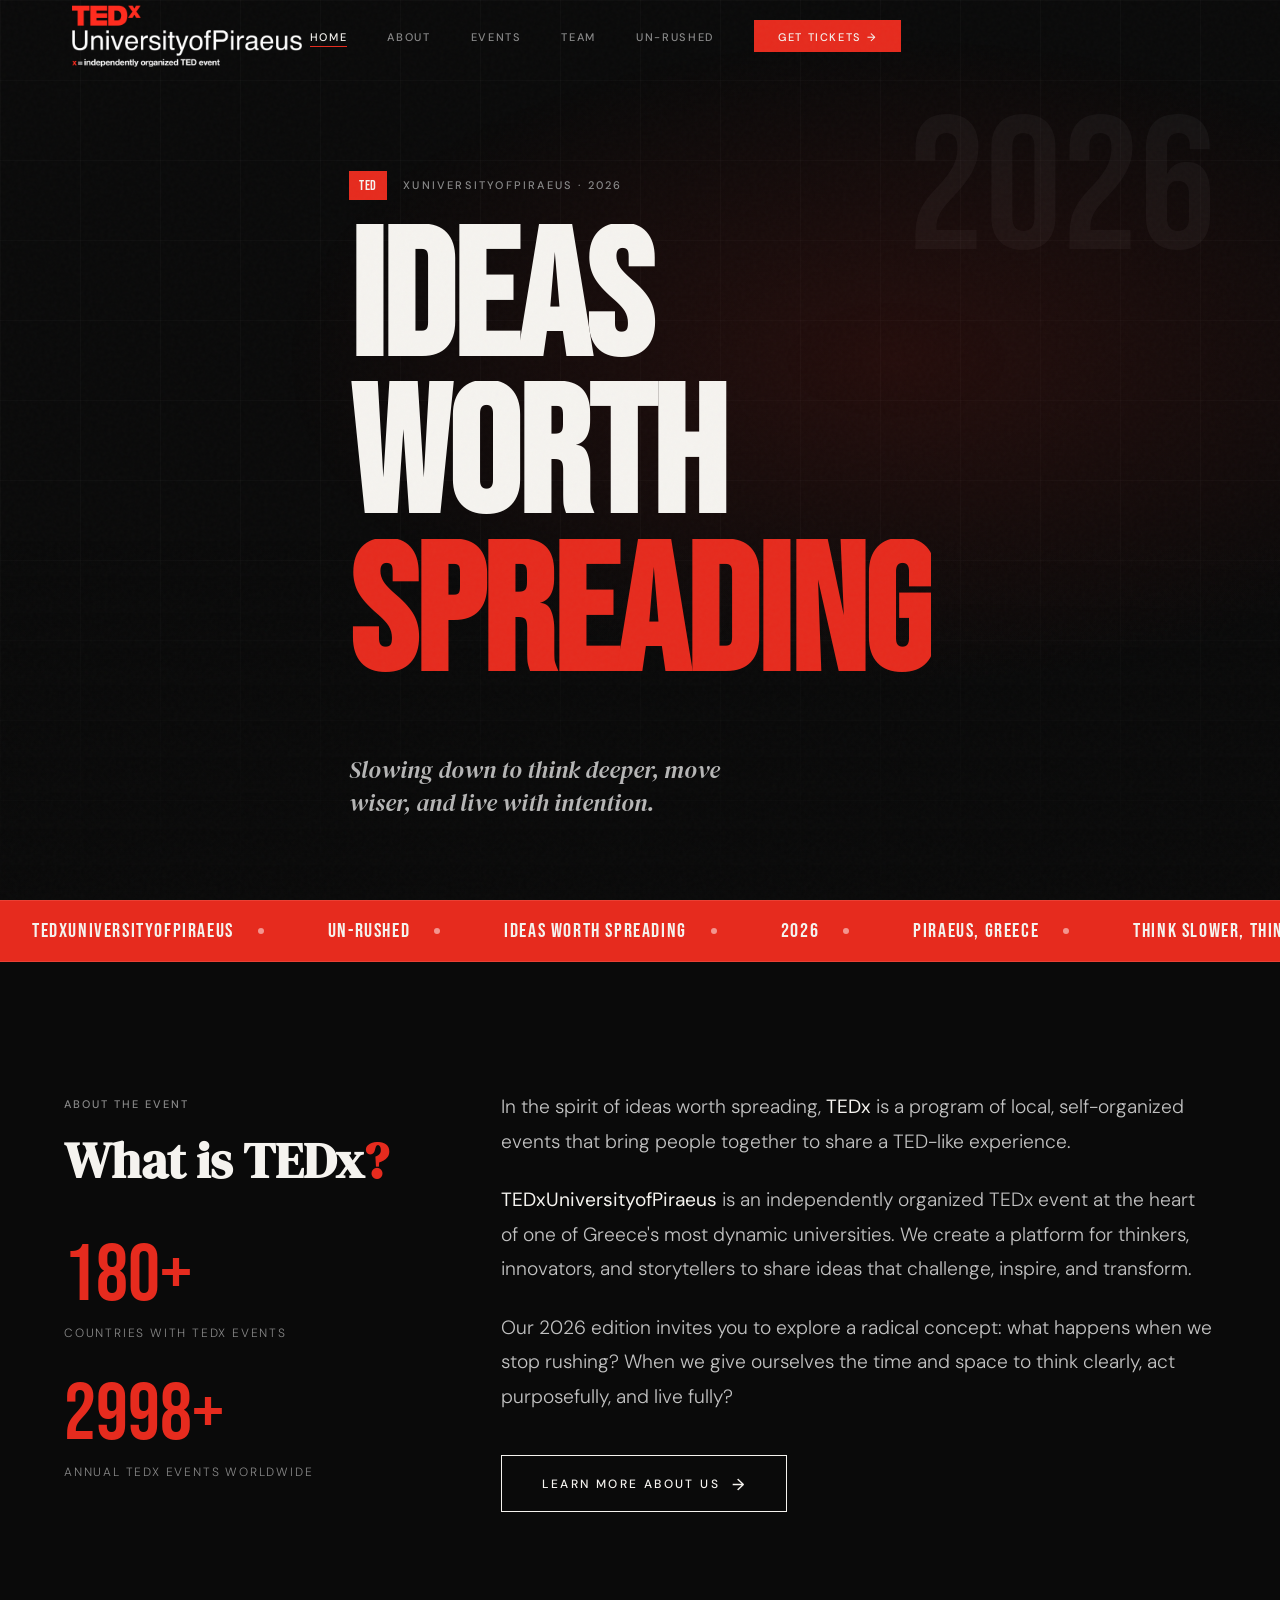
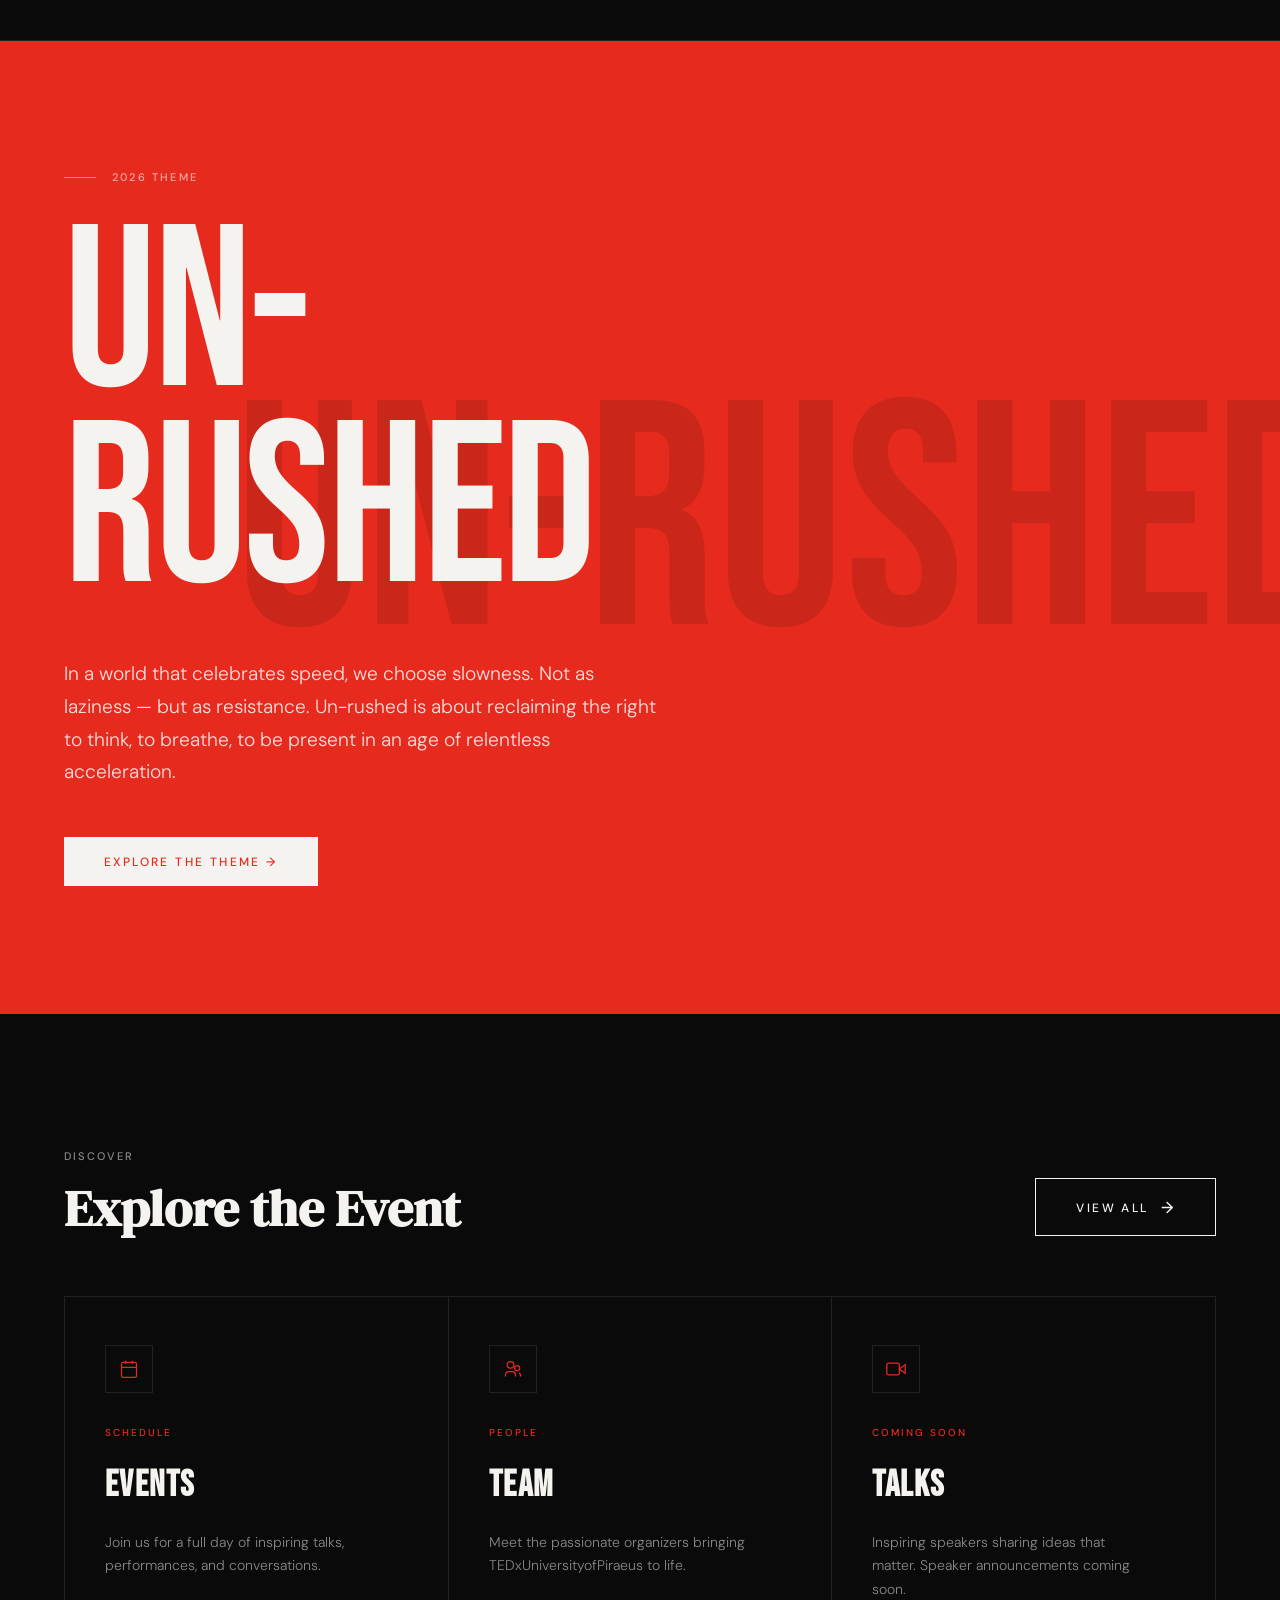
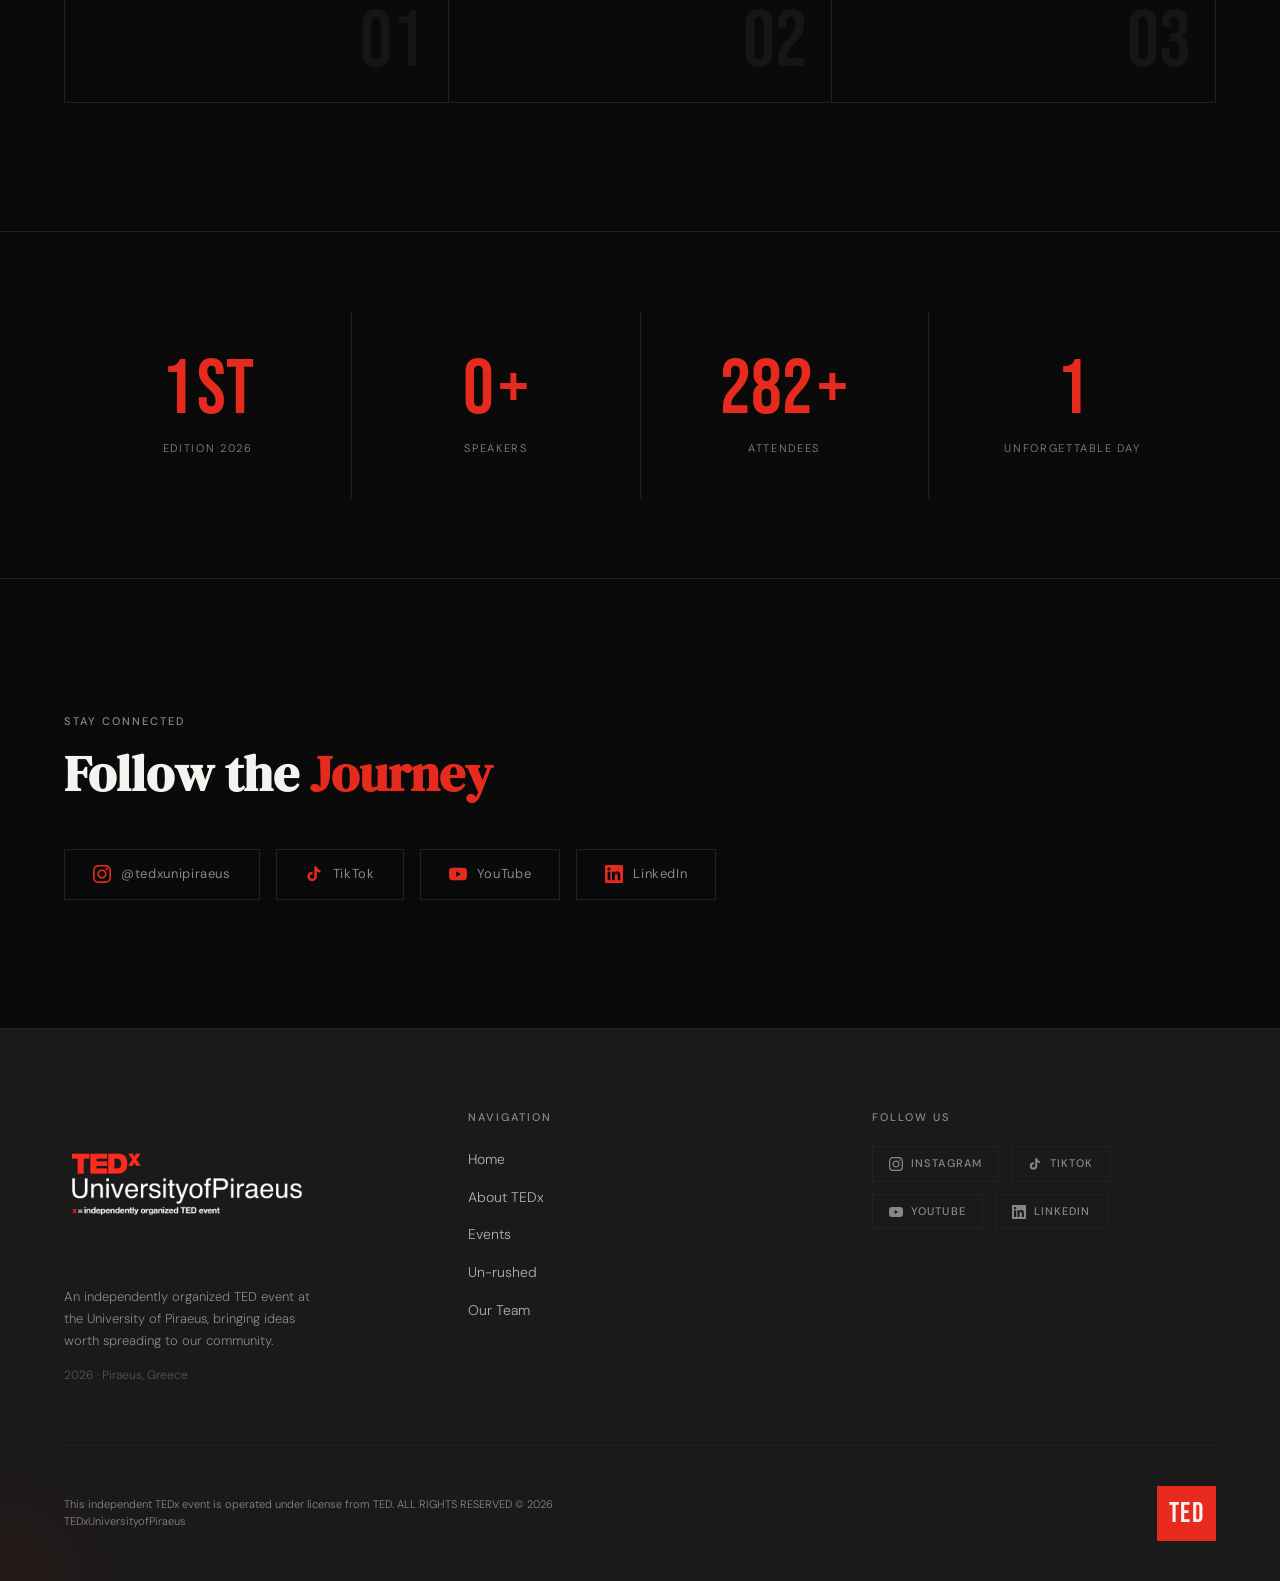
==== commit 2a7ec12a: "Update social media links in index.html" ====
--- a/index.html
+++ b/index.html
@@ -207,25 +207,21 @@
     </div>
 
     <div class="social-grid reveal">
-      <a href="#" class="social-pill" target="_blank" rel="noopener">
+      <a href="https://www.instagram.com/tedxuniversityofpiraeus?igsh=Zmg4ZXFmMTh2Zjdx&utm_source=qr" class="social-pill" target="_blank" rel="noopener">
         <svg width="18" height="18" viewBox="0 0 24 24" fill="currentColor"><path d="M12 2.163c3.204 0 3.584.012 4.85.07 3.252.148 4.771 1.691 4.919 4.919.058 1.265.069 1.645.069 4.849 0 3.205-.012 3.584-.069 4.849-.149 3.225-1.664 4.771-4.919 4.919-1.266.058-1.644.07-4.85.07-3.204 0-3.584-.012-4.849-.07-3.26-.149-4.771-1.699-4.919-4.92-.058-1.265-.07-1.644-.07-4.849 0-3.204.013-3.583.07-4.849.149-3.227 1.664-4.771 4.919-4.919 1.266-.057 1.645-.069 4.849-.069zm0-2.163c-3.259 0-3.667.014-4.947.072-4.358.2-6.78 2.618-6.98 6.98-.059 1.281-.073 1.689-.073 4.948 0 3.259.014 3.668.072 4.948.2 4.358 2.618 6.78 6.98 6.98 1.281.058 1.689.072 4.948.072 3.259 0 3.668-.014 4.948-.072 4.354-.2 6.782-2.618 6.979-6.98.059-1.28.073-1.689.073-4.948 0-3.259-.014-3.667-.072-4.947-.196-4.354-2.617-6.78-6.979-6.98-1.281-.059-1.69-.073-4.949-.073zm0 5.838c-3.403 0-6.162 2.759-6.162 6.162s2.759 6.163 6.162 6.163 6.162-2.759 6.162-6.163c0-3.403-2.759-6.162-6.162-6.162zm0 10.162c-2.209 0-4-1.79-4-4 0-2.209 1.791-4 4-4s4 1.791 4 4c0 2.21-1.791 4-4 4zm6.406-11.845c-.796 0-1.441.645-1.441 1.44s.645 1.44 1.441 1.44c.795 0 1.439-.645 1.439-1.44s-.644-1.44-1.439-1.44z"/></svg>
         @tedxunipiraeus
       </a>
-      <a href="#" class="social-pill" target="_blank" rel="noopener">
+      <a href="https://www.tiktok.com/@tedxuniversityofpiraeus?_r=1&_t=ZN-97e5V77pIEo" class="social-pill" target="_blank" rel="noopener">
         <svg width="18" height="18" viewBox="0 0 24 24" fill="currentColor"><path d="M19.59 6.69a4.83 4.83 0 01-3.77-4.25V2h-3.45v13.67a2.89 2.89 0 01-2.88 2.5 2.89 2.89 0 01-2.89-2.89 2.89 2.89 0 012.89-2.89c.28 0 .54.04.79.1V9.01a6.32 6.32 0 00-.79-.05 6.34 6.34 0 00-6.34 6.34 6.34 6.34 0 006.34 6.34 6.34 6.34 0 006.33-6.34V8.69a8.17 8.17 0 004.77 1.53V6.75a4.85 4.85 0 01-1-.06z"/></svg>
         TikTok
       </a>
-      <a href="#" class="social-pill" target="_blank" rel="noopener">
+      <a href="https://youtube.com/@tedxuniversityofpiraeus?si=0bOhJvaLc2AStTkx" class="social-pill" target="_blank" rel="noopener">
         <svg width="18" height="18" viewBox="0 0 24 24" fill="currentColor"><path d="M23.498 6.186a3.016 3.016 0 00-2.122-2.136C19.505 3.545 12 3.545 12 3.545s-7.505 0-9.377.505A3.017 3.017 0 00.502 6.186C0 8.07 0 12 0 12s0 3.93.502 5.814a3.016 3.016 0 002.122 2.136c1.871.505 9.376.505 9.376.505s7.505 0 9.377-.505a3.015 3.015 0 002.122-2.136C24 15.93 24 12 24 12s0-3.93-.502-5.814zM9.545 15.568V8.432L15.818 12l-6.273 3.568z"/></svg>
         YouTube
       </a>
-      <a href="#" class="social-pill" target="_blank" rel="noopener">
+      <a href="https://www.linkedin.com/company/tedxuniversityofpiraeus/" class="social-pill" target="_blank" rel="noopener">
         <svg width="18" height="18" viewBox="0 0 24 24" fill="currentColor"><path d="M20.447 20.452h-3.554v-5.569c0-1.328-.027-3.037-1.852-3.037-1.853 0-2.136 1.445-2.136 2.939v5.667H9.351V9h3.414v1.561h.046c.477-.9 1.637-1.85 3.37-1.85 3.601 0 4.267 2.37 4.267 5.455v6.286zM5.337 7.433c-1.144 0-2.063-.926-2.063-2.065 0-1.138.92-2.063 2.063-2.063 1.14 0 2.064.925 2.064 2.063 0 1.139-.925 2.065-2.064 2.065zm1.782 13.019H3.555V9h3.564v11.452zM22.225 0H1.771C.792 0 0 .774 0 1.729v20.542C0 23.227.792 24 1.771 24h20.451C23.2 24 24 23.227 24 22.271V1.729C24 .774 23.2 0 22.222 0h.003z"/></svg>
         LinkedIn
-      </a>
-      <a href="#" class="social-pill" target="_blank" rel="noopener">
-        <svg width="18" height="18" viewBox="0 0 24 24" fill="currentColor"><path d="M12 0C5.4 0 0 5.4 0 12s5.4 12 12 12 12-5.4 12-12S18.66 0 12 0zm5.521 17.34c-.24.359-.66.48-1.021.24-2.82-1.74-6.36-2.101-10.561-1.141-.418.122-.779-.179-.899-.539-.12-.421.18-.78.54-.9 4.56-1.021 8.52-.6 11.64 1.32.42.18.479.659.301 1.02zm1.44-3.3c-.301.42-.841.6-1.262.3-3.239-1.98-8.159-2.58-11.939-1.38-.479.12-1.02-.12-1.14-.6-.12-.48.12-1.021.6-1.141C9.6 9.9 15 10.561 18.72 12.84c.361.181.54.78.241 1.2zm.12-3.36C15.24 8.4 8.82 8.16 5.16 9.301c-.6.179-1.2-.181-1.38-.721-.18-.601.18-1.2.72-1.381 4.26-1.26 11.28-1.02 15.721 1.621.539.3.719 1.02.419 1.56-.299.421-1.02.599-1.559.3z"/></svg>
-        Spotify
       </a>
     </div>
   </div>
